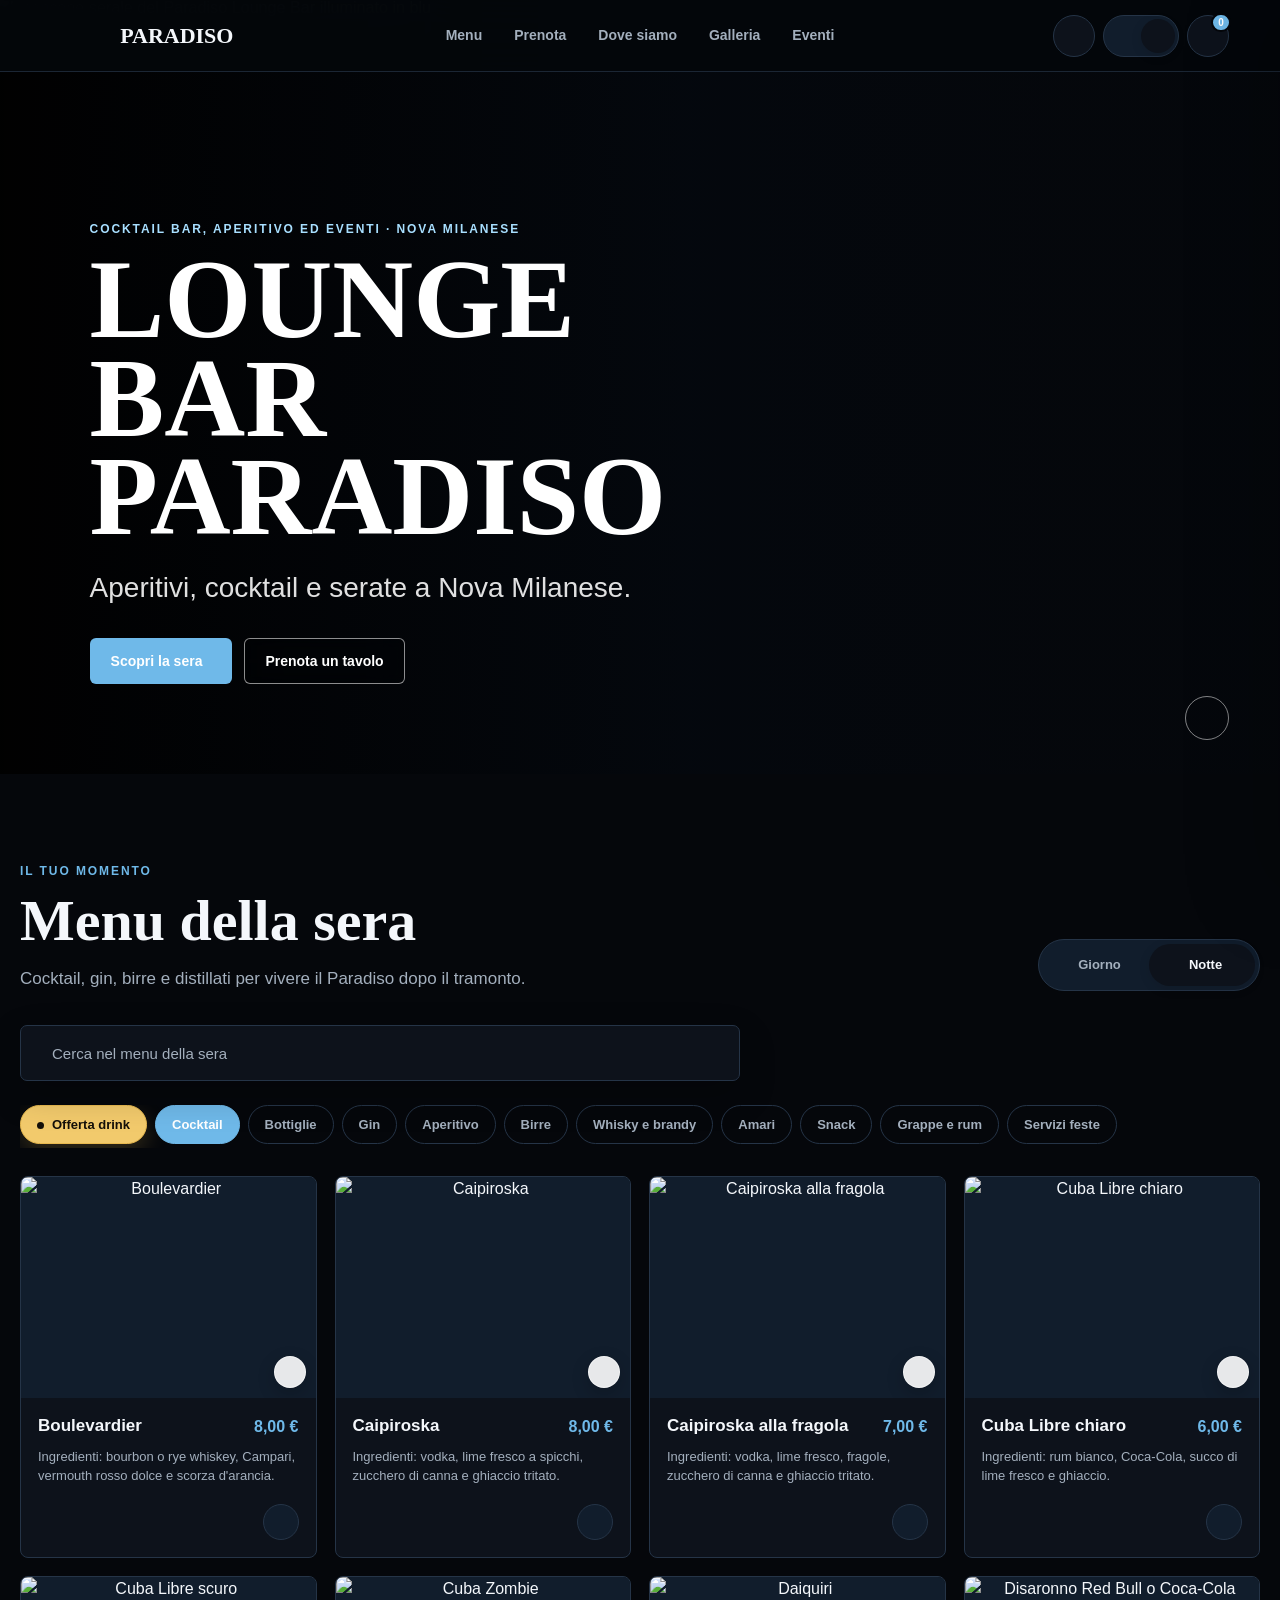
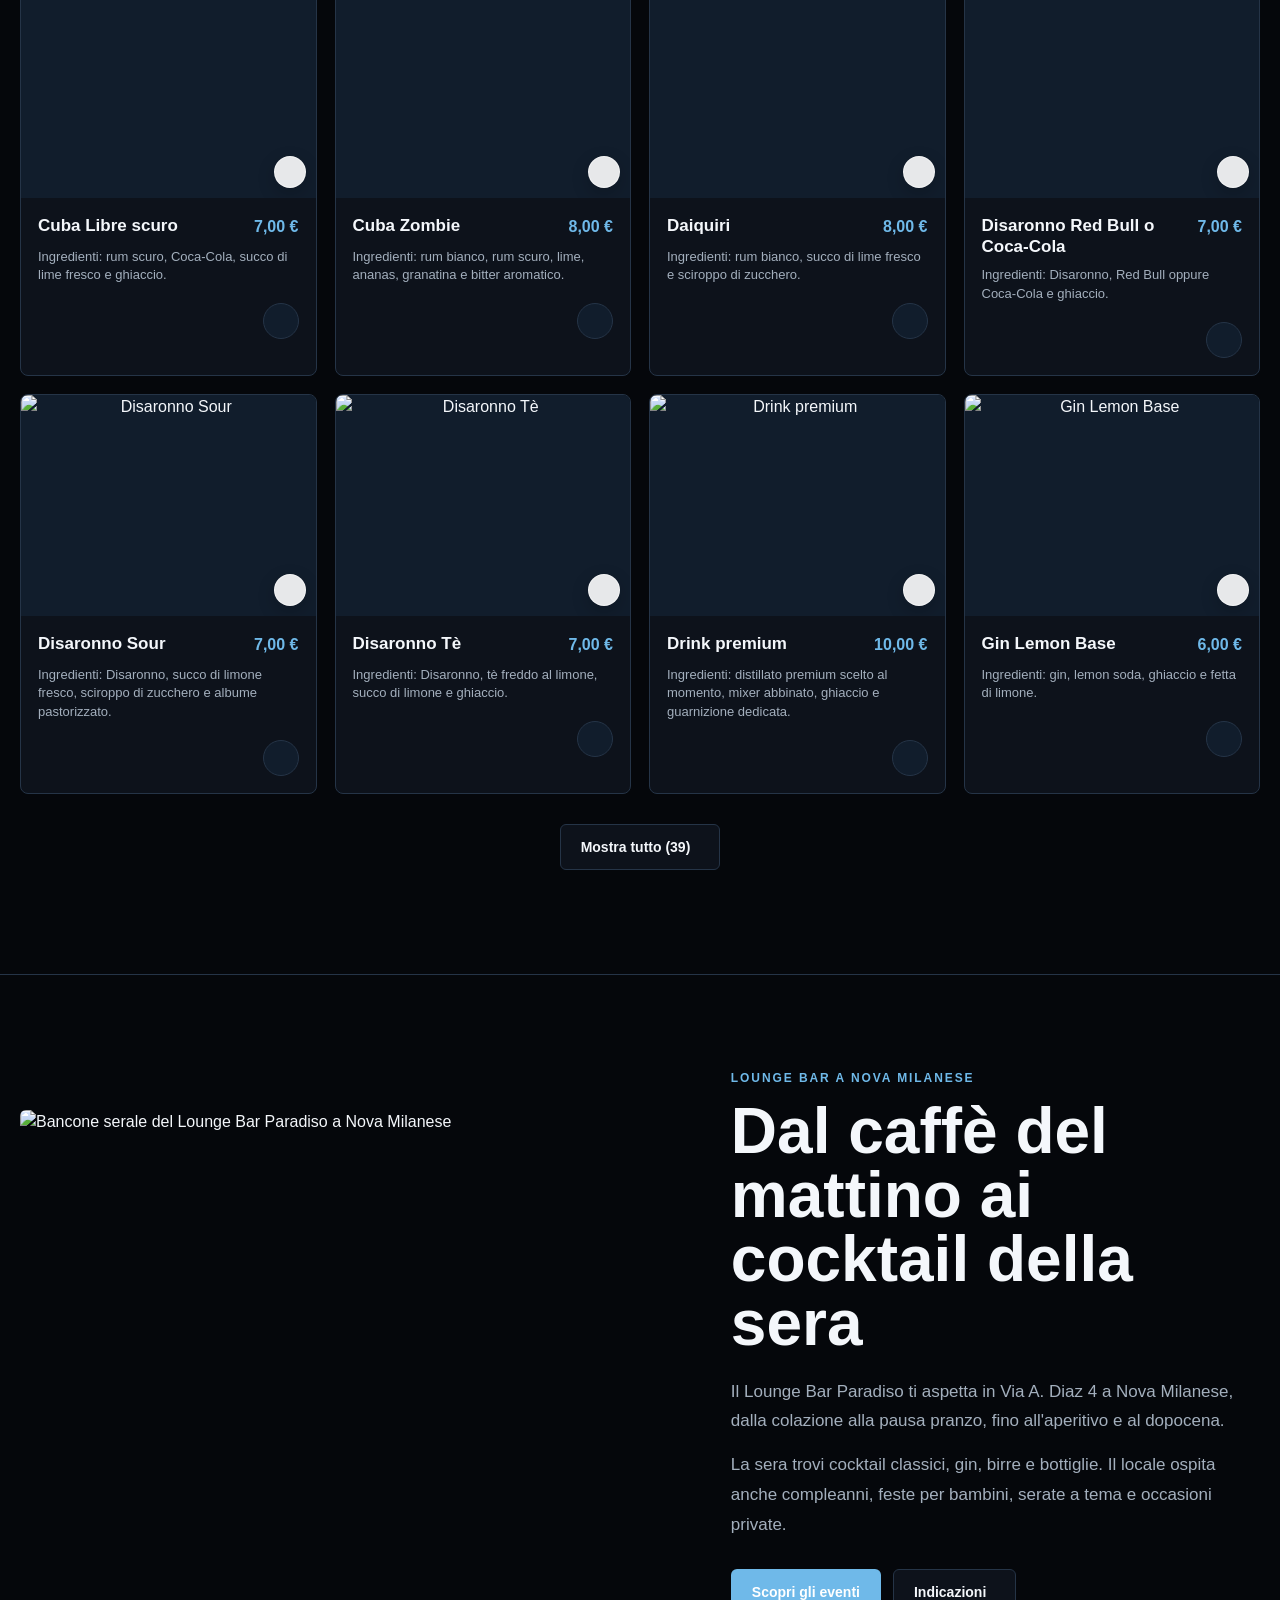
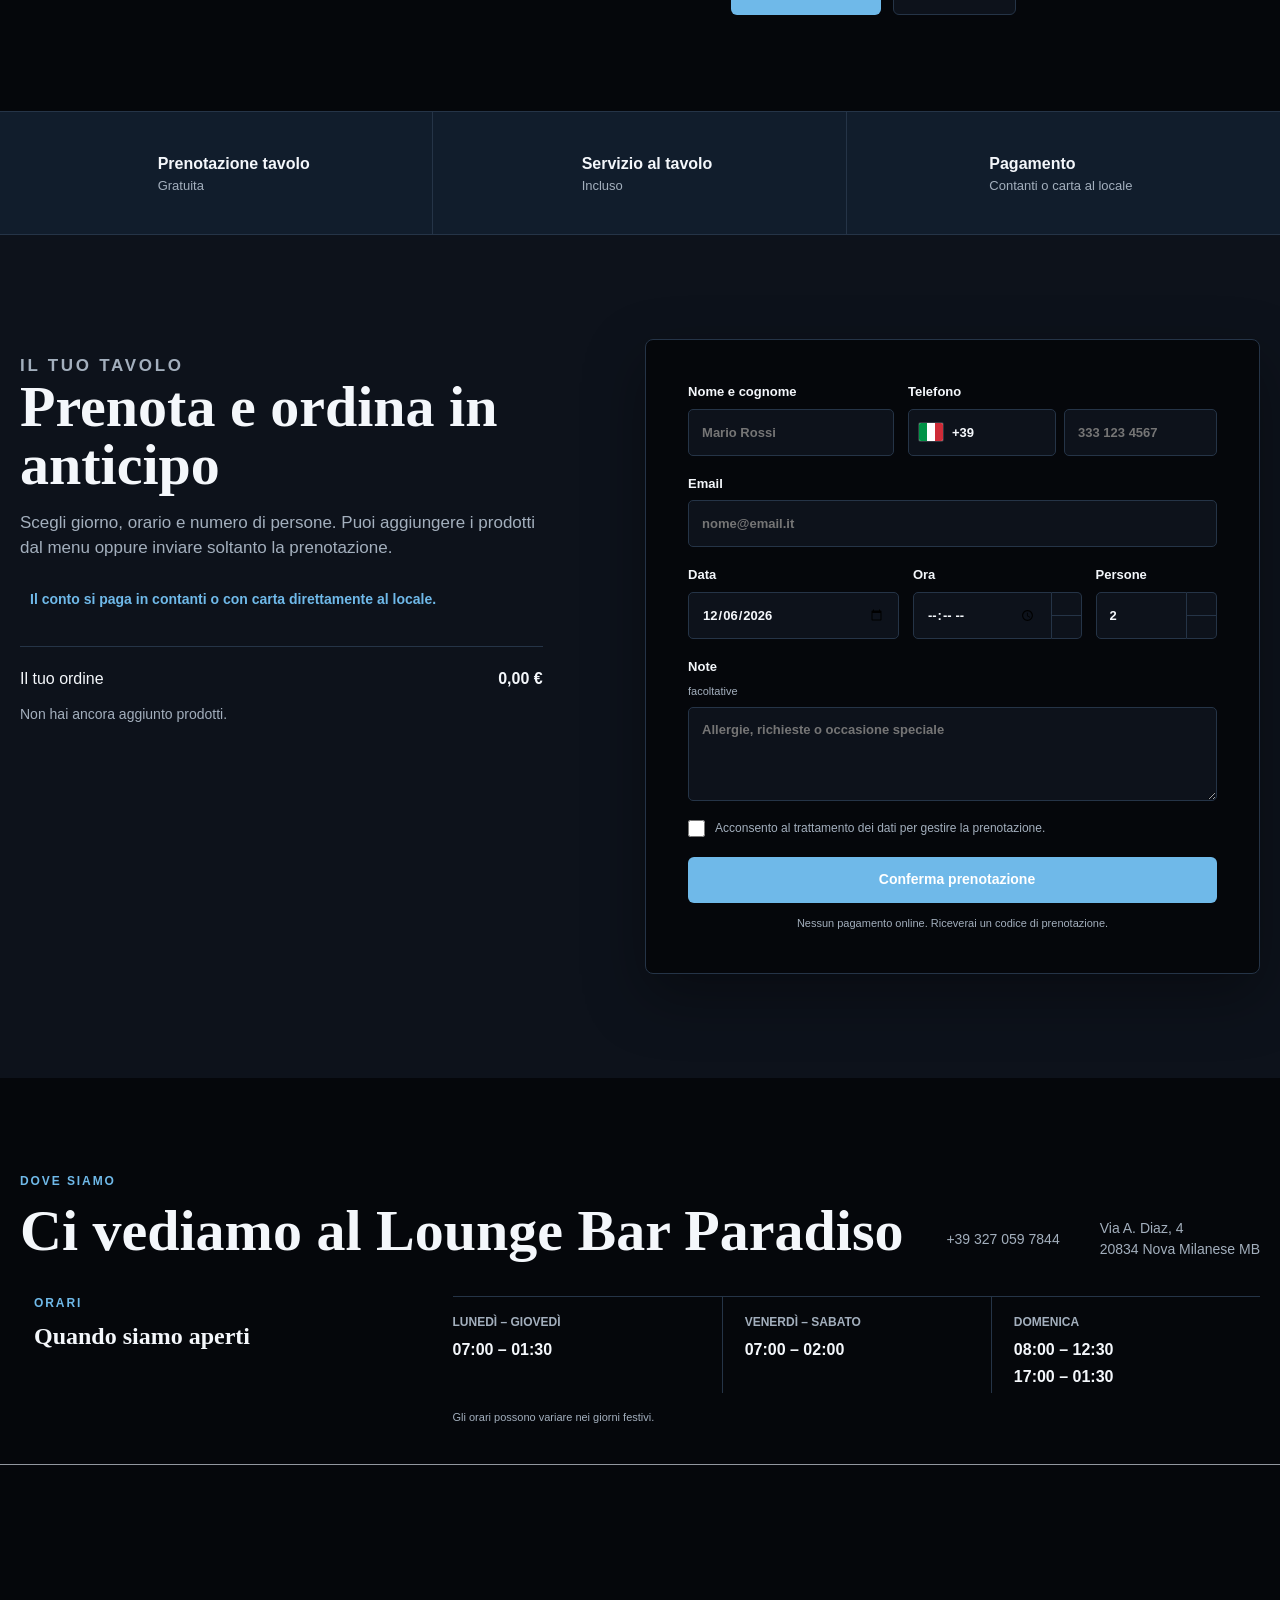
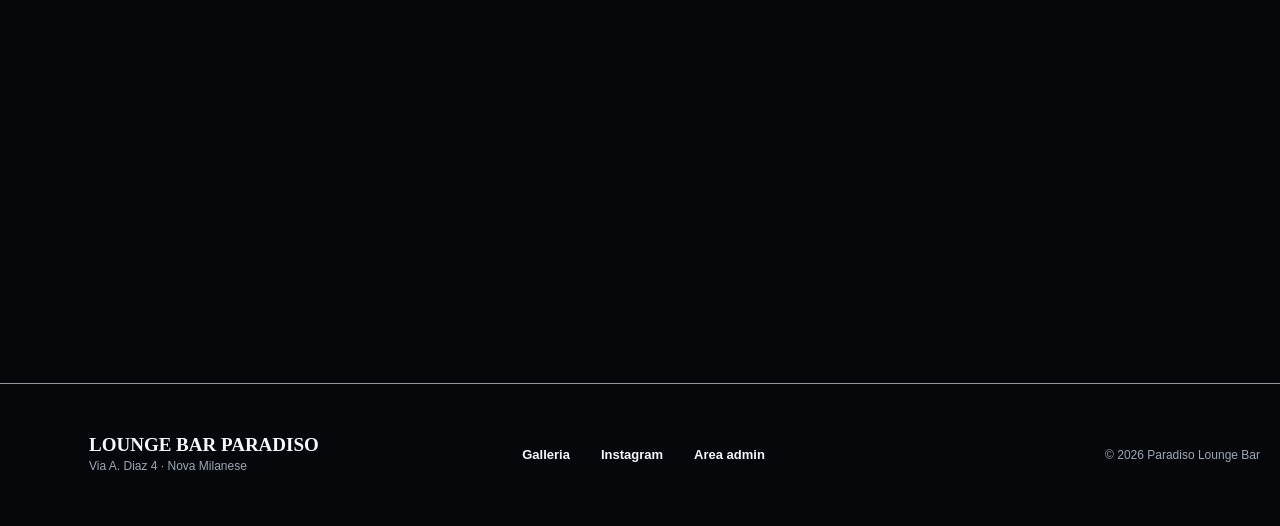
==== index.html @ ded66c2b "Update breakfast and group apericena photos" ====
<!doctype html>
<html lang="it">
  <head>
    <meta charset="UTF-8" />
    <meta name="viewport" content="width=device-width, initial-scale=1.0" />
    <meta name="google-site-verification" content="945C3P74v4Gov8GywllpUvklG7kfmgh-BHoSSR8-mS0" />
    <meta
      name="description"
      content="Lounge Bar Paradiso a Nova Milanese: colazioni, pausa pranzo, aperitivi, cocktail, serate ed eventi. Scopri menu, orari e prenota online."
    />
    <meta name="robots" content="index, follow, max-image-preview:large, max-snippet:-1, max-video-preview:-1" />
    <meta name="theme-color" content="#f5fbff" />
    <meta property="og:type" content="website" />
    <meta property="og:locale" content="it_IT" />
    <meta property="og:site_name" content="Lounge Bar Paradiso" />
    <meta property="og:title" content="Lounge Bar Paradiso a Nova Milanese | Sito ufficiale" />
    <meta
      property="og:description"
      content="Colazioni, pausa pranzo, aperitivi, cocktail, serate ed eventi al Lounge Bar Paradiso di Nova Milanese."
    />
    <meta property="og:url" content="https://loungebarparadiso.it/" />
    <meta property="og:image" content="https://loungebarparadiso.it/assets/og-lounge-bar-paradiso.jpg" />
    <meta property="og:image:secure_url" content="https://loungebarparadiso.it/assets/og-lounge-bar-paradiso.jpg" />
    <meta property="og:image:type" content="image/jpeg" />
    <meta property="og:image:width" content="1200" />
    <meta property="og:image:height" content="630" />
    <meta property="og:image:alt" content="Ingresso del Lounge Bar Paradiso a Nova Milanese" />
    <meta name="twitter:card" content="summary_large_image" />
    <meta name="twitter:title" content="Lounge Bar Paradiso a Nova Milanese | Sito ufficiale" />
    <meta
      name="twitter:description"
      content="Colazioni, aperitivi, cocktail, serate ed eventi al Lounge Bar Paradiso di Nova Milanese."
    />
    <meta name="twitter:image" content="https://loungebarparadiso.it/assets/og-lounge-bar-paradiso.jpg" />
    <title>Lounge Bar Paradiso a Nova Milanese | Sito ufficiale</title>
    <link rel="icon" href="assets/favicon.svg?v=20260727-1" type="image/svg+xml" />
    <link rel="alternate icon" href="assets/favicon.ico?v=20260727-1" />
    <link rel="apple-touch-icon" href="assets/apple-touch-icon.png?v=20260727-1" />
    <link rel="canonical" href="https://loungebarparadiso.it/" />
    <link rel="preconnect" href="https://unpkg.com" />
    <link rel="stylesheet" href="styles.css?v=20260727-5" />
    <script src="https://unpkg.com/lucide@0.468.0/dist/umd/lucide.min.js" defer></script>
    <script src="drink-profiles.js?v=20260727-2" defer></script>
    <script src="app.js?v=20260727-10" defer></script>
    <script type="application/ld+json">
      {
        "@context": "https://schema.org",
        "@graph": [
          {
            "@type": "BarOrPub",
            "@id": "https://loungebarparadiso.it/#business",
            "name": "Lounge Bar Paradiso",
            "alternateName": "Paradiso Lounge Bar",
            "description": "Lounge bar a Nova Milanese aperto dalla colazione alla sera, con pausa pranzo, aperitivi, cocktail, serate ed eventi.",
            "url": "https://loungebarparadiso.it/",
            "logo": "https://loungebarparadiso.it/assets/apple-touch-icon.png",
            "image": [
              "https://loungebarparadiso.it/assets/og-lounge-bar-paradiso.jpg",
              "https://loungebarparadiso.it/assets/gallery/photos/IMG-20260721-WA0222.webp"
            ],
            "telephone": "+39 327 059 7844",
            "priceRange": "€€",
            "acceptsReservations": true,
            "menu": "https://loungebarparadiso.it/#menu",
            "servesCuisine": ["Colazione", "Pausa pranzo", "Aperitivo", "Cocktail"],
            "address": {
              "@type": "PostalAddress",
              "streetAddress": "Via A. Diaz, 4",
              "postalCode": "20834",
              "addressLocality": "Nova Milanese",
              "addressRegion": "Monza e Brianza",
              "addressCountry": "IT"
            },
            "geo": {
              "@type": "GeoCoordinates",
              "latitude": 45.5948709,
              "longitude": 9.1991666
            },
            "hasMap": "https://www.google.com/maps/search/?api=1&query=Lounge+Bar+Paradiso%2C+Via+A.+Diaz+4%2C+Nova+Milanese",
            "sameAs": [
              "https://www.instagram.com/lounge_bar__paradiso/"
            ],
            "openingHoursSpecification": [
              {
                "@type": "OpeningHoursSpecification",
                "dayOfWeek": ["Monday", "Tuesday", "Wednesday", "Thursday"],
                "opens": "07:00",
                "closes": "01:30"
              },
              {
                "@type": "OpeningHoursSpecification",
                "dayOfWeek": ["Friday", "Saturday"],
                "opens": "07:00",
                "closes": "02:00"
              },
              {
                "@type": "OpeningHoursSpecification",
                "dayOfWeek": "Sunday",
                "opens": "08:00",
                "closes": "12:30"
              },
              {
                "@type": "OpeningHoursSpecification",
                "dayOfWeek": "Sunday",
                "opens": "17:00",
                "closes": "01:30"
              }
            ],
            "potentialAction": {
              "@type": "ReserveAction",
              "target": "https://loungebarparadiso.it/#prenota",
              "result": {
                "@type": "FoodEstablishmentReservation",
                "name": "Prenotazione tavolo"
              }
            }
          },
          {
            "@type": "WebSite",
            "@id": "https://loungebarparadiso.it/#website",
            "url": "https://loungebarparadiso.it/",
            "name": "Lounge Bar Paradiso",
            "alternateName": "Paradiso",
            "inLanguage": "it-IT",
            "publisher": {
              "@id": "https://loungebarparadiso.it/#business"
            }
          },
          {
            "@type": "WebPage",
            "@id": "https://loungebarparadiso.it/#webpage",
            "url": "https://loungebarparadiso.it/",
            "name": "Lounge Bar Paradiso a Nova Milanese | Sito ufficiale",
            "description": "Menu, orari, prenotazioni, eventi e informazioni del Lounge Bar Paradiso a Nova Milanese.",
            "inLanguage": "it-IT",
            "isPartOf": {
              "@id": "https://loungebarparadiso.it/#website"
            },
            "about": {
              "@id": "https://loungebarparadiso.it/#business"
            }
          }
        ]
      }
    </script>
  </head>
  <body data-theme="day">
    <header class="site-header" id="top">
      <a class="brand" href="#top" aria-label="Paradiso, torna all'inizio">
        <span class="brand-mark" aria-hidden="true">
          <i class="brand-symbol brand-symbol-day" data-lucide="cloud"></i>
          <i class="brand-symbol brand-symbol-night" data-lucide="moon"></i>
        </span>
        <span class="brand-name">Paradiso</span>
      </a>

      <nav class="main-nav" aria-label="Navigazione principale">
        <a href="#menu">Menu</a>
        <a href="#prenota">Prenota</a>
        <a href="#dove-siamo">Dove siamo</a>
        <a href="galleria.html">Galleria</a>
        <a href="eventi.html">Eventi</a>
      </nav>

      <div class="header-actions">
        <a class="icon-button gallery-header-link" href="galleria.html" aria-label="Apri la galleria">
          <i data-lucide="images"></i>
        </a>
        <a class="icon-button events-header-link" href="eventi.html#top" aria-label="Apri eventi">
          <i data-lucide="calendar-days"></i>
        </a>

        <a
          class="icon-button instagram-link"
          href="https://www.instagram.com/lounge_bar__paradiso/?hl=fr"
          target="_blank"
          rel="noreferrer"
          aria-label="Apri Instagram"
          title="Instagram"
        >
          <i data-lucide="instagram"></i>
        </a>

        <div class="theme-toggle compact" role="group" aria-label="Cambia versione del sito">
          <button type="button" data-set-theme="day" aria-label="Versione giorno" title="Giorno">
            <i data-lucide="sun"></i>
          </button>
          <button type="button" data-set-theme="night" aria-label="Versione notte" title="Notte">
            <i data-lucide="moon"></i>
          </button>
        </div>

        <button class="icon-button cart-trigger" type="button" aria-label="Apri carrello" title="Carrello">
          <i data-lucide="shopping-bag"></i>
          <span class="cart-count" aria-live="polite">0</span>
        </button>
      </div>
    </header>

    <main>
      <section class="hero" aria-labelledby="hero-title">
        <img
          id="hero-image"
          src="assets/gallery/photos/IMG-20260721-WA0222.webp"
          alt="L'ingresso e il giardino del Paradiso Lounge Bar"
          fetchpriority="high"
          decoding="async"
        />
        <div class="hero-overlay"></div>
        <div class="hero-content">
          <p class="eyebrow" id="hero-eyebrow">Cocktail bar, aperitivo ed eventi · Nova Milanese</p>
          <h1 id="hero-title">Lounge Bar Paradiso</h1>
          <p class="hero-copy" id="hero-copy">Colazioni e pausa pranzo nel cuore di Nova Milanese.</p>
          <div class="hero-actions">
            <a class="button primary" href="#menu">
              <span id="hero-menu-label">Scopri il menu</span>
              <i data-lucide="arrow-down"></i>
            </a>
            <a class="button secondary" href="#prenota">Prenota un tavolo</a>
          </div>
        </div>
        <a class="hero-scroll" href="#menu" aria-label="Vai al menu" title="Vai al menu">
          <i data-lucide="chevron-down"></i>
        </a>
      </section>

      <section class="menu-section section" id="menu" aria-labelledby="menu-title">
        <div class="section-inner">
          <div class="section-heading menu-heading">
            <div>
              <p class="eyebrow">Il tuo momento</p>
              <h2 id="menu-title">Menu del giorno</h2>
              <p id="menu-intro">Colazioni curate e proposte semplici per la pausa pranzo.</p>
            </div>
            <div class="theme-toggle large" role="group" aria-label="Scegli menu giorno o sera">
              <button type="button" data-set-theme="day">
                <i data-lucide="sun"></i>
                <span>Giorno</span>
              </button>
              <button type="button" data-set-theme="night">
                <i data-lucide="moon"></i>
                <span>Notte</span>
              </button>
            </div>
          </div>

          <div class="menu-search" id="menu-search">
            <div class="menu-search-field">
              <i data-lucide="search"></i>
              <input
                id="product-search"
                type="search"
                role="combobox"
                autocomplete="off"
                aria-label="Cerca prodotti nel menu"
                aria-autocomplete="list"
                aria-expanded="false"
                aria-controls="product-search-results"
                placeholder="Cerca nel menu del giorno"
              />
              <button
                class="menu-search-clear"
                id="product-search-clear"
                type="button"
                aria-label="Cancella ricerca"
                title="Cancella ricerca"
                hidden
              >
                <i data-lucide="x"></i>
              </button>
            </div>
            <div
              class="menu-search-results"
              id="product-search-results"
              role="listbox"
              aria-label="Risultati della ricerca"
              aria-live="polite"
              hidden
            ></div>
          </div>

          <div class="category-tabs" id="category-tabs" role="tablist" aria-label="Categorie del menu"></div>
          <div class="menu-grid" id="menu-grid" aria-live="polite"></div>
          <div class="menu-more-wrap">
            <button class="button outline" id="show-more" type="button">
              <span>Mostra tutto</span>
              <i data-lucide="chevrons-down"></i>
            </button>
          </div>
        </div>
      </section>

      <section class="about-section section" aria-labelledby="about-title">
        <div class="section-inner about-layout">
          <div class="about-media">
            <img
              src="assets/gallery/photos/IMG-20260721-WA0220.webp"
              alt="Bancone serale del Lounge Bar Paradiso a Nova Milanese"
              loading="lazy"
              decoding="async"
            />
          </div>
          <div class="about-copy">
            <p class="eyebrow">Lounge bar a Nova Milanese</p>
            <h2 id="about-title">Dal caffè del mattino ai cocktail della sera</h2>
            <p>
              Il Lounge Bar Paradiso ti aspetta in Via A. Diaz 4 a Nova Milanese, dalla colazione alla pausa pranzo,
              fino all'aperitivo e al dopocena.
            </p>
            <p>
              La sera trovi cocktail classici, gin, birre e bottiglie. Il locale ospita anche compleanni, feste per
              bambini, serate a tema e occasioni private.
            </p>
            <div class="about-actions">
              <a class="button primary" href="eventi.html">Scopri gli eventi</a>
              <a
                class="button outline"
                href="https://www.google.com/maps/dir/?api=1&amp;destination=Via+A.+Diaz%2C+4%2C+20834+Nova+Milanese+MB"
                target="_blank"
                rel="noreferrer"
              >
                Indicazioni
                <i data-lucide="map-pin"></i>
              </a>
            </div>
          </div>
        </div>
      </section>

      <section class="service-strip" aria-label="Servizi e pagamento">
        <div class="section-inner service-grid">
          <div class="service-item">
            <i data-lucide="calendar-check"></i>
            <div><strong>Prenotazione tavolo</strong><span>Gratuita</span></div>
          </div>
          <div class="service-item">
            <i data-lucide="concierge-bell"></i>
            <div><strong>Servizio al tavolo</strong><span>Incluso</span></div>
          </div>
          <div class="service-item">
            <i data-lucide="banknote"></i>
            <div><strong>Pagamento</strong><span>Contanti o carta al locale</span></div>
          </div>
        </div>
      </section>

      <section class="booking-section section" id="prenota" aria-labelledby="booking-title">
        <div class="section-inner booking-layout">
          <div class="booking-copy">
            <p class="eyebrow">Il tuo tavolo</p>
            <h2 id="booking-title">Prenota e ordina in anticipo</h2>
            <p>
              Scegli giorno, orario e numero di persone. Puoi aggiungere i prodotti dal menu oppure
              inviare soltanto la prenotazione.
            </p>
            <div class="booking-note">
              <i data-lucide="banknote"></i>
              <span>Il conto si paga in contanti o con carta direttamente al locale.</span>
            </div>
            <div class="order-preview" id="order-preview">
              <div class="order-preview-head">
                <span>Il tuo ordine</span>
                <strong id="preview-total">€ 0,00</strong>
              </div>
              <p id="preview-empty">Non hai ancora aggiunto prodotti.</p>
              <ul id="preview-items"></ul>
            </div>
          </div>

          <form class="booking-form" id="booking-form">
            <div class="form-row two-columns booking-identity-row">
              <label>
                Nome e cognome
                <input name="name" autocomplete="name" required placeholder="Mario Rossi" />
              </label>
              <div class="phone-field">
                <label for="booking-phone">Telefono</label>
                <span class="phone-input-control">
                  <span class="country-select" data-country-select>
                    <input name="phonePrefix" type="hidden" value="+39" data-country-prefix-input />
                    <button
                      class="country-select-trigger"
                      type="button"
                      aria-label="Paese e prefisso telefonico: Italia +39"
                      aria-haspopup="listbox"
                      aria-expanded="false"
                      data-country-trigger
                    >
                      <span class="country-flag-stack" data-country-current-flags>
                        <img src="assets/flags/it.svg" alt="" />
                      </span>
                      <strong data-country-current-prefix>+39</strong>
                      <i data-lucide="chevron-down"></i>
                    </button>
                    <span
                      class="country-select-menu"
                      role="listbox"
                      aria-label="Scegli paese e prefisso telefonico"
                      data-country-menu
                      hidden
                    ></span>
                  </span>
                  <input
                    id="booking-phone"
                    name="phone"
                    type="tel"
                    inputmode="tel"
                    autocomplete="tel-national"
                    minlength="6"
                    maxlength="24"
                    required
                    placeholder="333 123 4567"
                    aria-label="Numero di telefono"
                  />
                </span>
              </div>
            </div>
            <label>
              Email
              <input name="email" type="email" autocomplete="email" placeholder="nome@email.it" required />
            </label>
            <div class="form-row three-columns">
              <label>
                Data
                <input name="date" id="booking-date" type="date" required />
              </label>
              <div class="time-field">
                <label for="booking-time">Ora</label>
                <div class="time-input-control">
                  <input id="booking-time" name="time" type="time" min="00:00" max="23:59" step="60" required />
                  <div class="time-stepper" aria-label="Modifica orario">
                    <button type="button" data-time-step="1" aria-label="Aumenta l'orario di un minuto" title="Aumenta di un minuto">
                      <i data-lucide="chevron-up"></i>
                    </button>
                    <button type="button" data-time-step="-1" aria-label="Riduci l'orario di un minuto" title="Riduci di un minuto">
                      <i data-lucide="chevron-down"></i>
                    </button>
                  </div>
                </div>
              </div>
              <div class="guest-field">
                <label for="booking-guests">Persone</label>
                <div class="number-input-control">
                  <input id="booking-guests" name="guests" type="number" min="1" max="20" value="2" required />
                  <div class="number-stepper" aria-label="Modifica numero ospiti">
                    <button type="button" data-guest-step="1" aria-label="Aumenta il numero di ospiti" title="Aumenta ospiti">
                      <i data-lucide="chevron-up"></i>
                    </button>
                    <button type="button" data-guest-step="-1" aria-label="Riduci il numero di ospiti" title="Riduci ospiti">
                      <i data-lucide="chevron-down"></i>
                    </button>
                  </div>
                </div>
              </div>
            </div>
            <label>
              Note <span class="optional">facoltative</span>
              <textarea name="notes" rows="3" placeholder="Allergie, richieste o occasione speciale"></textarea>
            </label>
            <label class="checkbox-label">
              <input name="privacy" type="checkbox" required />
              <span>Acconsento al trattamento dei dati per gestire la prenotazione.</span>
            </label>
            <button class="button primary submit-button" type="submit">
              <i data-lucide="check"></i>
              <span>Conferma prenotazione</span>
            </button>
            <p class="form-footnote">Nessun pagamento online. Riceverai un codice di prenotazione.</p>
          </form>
        </div>
      </section>

      <section class="location-section section" id="dove-siamo" aria-labelledby="location-title">
        <div class="section-inner location-heading">
          <div>
            <p class="eyebrow">Dove siamo</p>
            <h2 id="location-title">Ci vediamo al Lounge Bar Paradiso</h2>
          </div>
          <div class="location-contact-links">
            <a class="address-link" href="tel:+393270597844">
              <i data-lucide="phone"></i>
              <span>+39 327 059 7844</span>
            </a>
            <a
              class="address-link"
              href="https://www.google.com/maps/dir/?api=1&amp;destination=Via+A.+Diaz%2C+4%2C+20834+Nova+Milanese+MB"
              target="_blank"
              rel="noreferrer"
            >
              <i data-lucide="map-pin"></i>
              <span>Via A. Diaz, 4<br />20834 Nova Milanese MB</span>
            </a>
          </div>
        </div>
        <div class="section-inner opening-hours" aria-labelledby="opening-hours-title">
          <div class="opening-hours-title">
            <i data-lucide="clock-3"></i>
            <div>
              <p class="eyebrow">Orari</p>
              <h3 id="opening-hours-title">Quando siamo aperti</h3>
            </div>
          </div>
          <dl class="opening-hours-list">
            <div>
              <dt>Lunedì – Giovedì</dt>
              <dd>07:00 – 01:30</dd>
            </div>
            <div>
              <dt>Venerdì – Sabato</dt>
              <dd>07:00 – 02:00</dd>
            </div>
            <div>
              <dt>Domenica</dt>
              <dd><span>08:00 – 12:30</span><span>17:00 – 01:30</span></dd>
            </div>
          </dl>
          <p class="opening-hours-note">Gli orari possono variare nei giorni festivi.</p>
        </div>
        <div class="map-wrap">
          <iframe
            title="Mappa del Paradiso Lounge Bar"
            src="https://www.openstreetmap.org/export/embed.html?bbox=9.1941666%2C45.5918709%2C9.2041666%2C45.5978709&amp;layer=mapnik&amp;marker=45.5948709%2C9.1991666"
            loading="lazy"
            referrerpolicy="no-referrer-when-downgrade"
          ></iframe>
        </div>
      </section>
    </main>

    <footer class="site-footer">
      <div class="section-inner footer-inner">
        <div class="footer-brand">
          <span class="brand-mark" aria-hidden="true">
            <i class="brand-symbol brand-symbol-day" data-lucide="cloud"></i>
            <i class="brand-symbol brand-symbol-night" data-lucide="moon"></i>
          </span>
          <div><strong>Lounge Bar Paradiso</strong><span>Via A. Diaz 4 · Nova Milanese</span></div>
        </div>
        <div class="footer-links">
          <a href="galleria.html"><i data-lucide="images"></i> Galleria</a>
          <a href="https://www.instagram.com/lounge_bar__paradiso/?hl=fr" target="_blank" rel="noreferrer">
            <i data-lucide="instagram"></i> Instagram
          </a>
          <a href="admin.html"><i data-lucide="lock-keyhole"></i> Area admin</a>
        </div>
        <p>© <span id="current-year"></span> Paradiso Lounge Bar</p>
      </div>
    </footer>

    <div class="drawer-backdrop" id="drawer-backdrop"></div>
    <aside class="cart-drawer" id="cart-drawer" aria-hidden="true" aria-labelledby="cart-title">
      <div class="drawer-header">
        <div>
          <p class="eyebrow">Il tuo ordine</p>
          <h2 id="cart-title">Carrello</h2>
        </div>
        <button class="icon-button cart-close" type="button" aria-label="Chiudi carrello" title="Chiudi">
          <i data-lucide="x"></i>
        </button>
      </div>
      <div class="cart-items" id="cart-items"></div>
      <div class="cart-footer">
        <div class="cart-total"><span>Totale</span><strong id="cart-total">€ 0,00</strong></div>
        <button class="button primary checkout-button" id="checkout-button" type="button">
          <span>Vai alla prenotazione</span>
          <i data-lucide="arrow-right"></i>
        </button>
        <small>Pagamento in contanti o con carta al locale</small>
      </div>
    </aside>

    <dialog class="product-dialog" id="product-dialog" aria-labelledby="product-dialog-title">
      <button class="icon-button product-dialog-close" type="button" aria-label="Chiudi" title="Chiudi">
        <i data-lucide="x"></i>
      </button>
      <div class="product-dialog-layout">
        <div class="product-dialog-media">
          <img id="product-dialog-image" src="" alt="" />
        </div>
        <div class="product-dialog-content">
          <p class="eyebrow" id="product-dialog-category"></p>
          <h2 id="product-dialog-title"></h2>
          <strong class="product-dialog-price" id="product-dialog-price"></strong>
          <p class="product-dialog-description" id="product-dialog-description"></p>
          <div class="product-dialog-fact" id="product-dialog-fact" hidden>
            <i data-lucide="sparkles"></i>
            <div>
              <strong>Chicca</strong>
              <p id="product-dialog-fact-copy"></p>
            </div>
          </div>
          <button class="button primary product-dialog-add" id="product-dialog-add" type="button">
            <i data-lucide="plus"></i>
            <span>Aggiungi al carrello</span>
          </button>
        </div>
      </div>
    </dialog>

    <dialog class="confirmation-dialog" id="confirmation-dialog">
      <button class="icon-button dialog-close" type="button" aria-label="Chiudi" title="Chiudi">
        <i data-lucide="x"></i>
      </button>
      <div class="confirmation-icon"><i data-lucide="check"></i></div>
      <p class="eyebrow">Prenotazione ricevuta</p>
      <h2>A presto al Paradiso</h2>
      <p id="confirmation-copy"></p>
      <strong class="confirmation-code" id="confirmation-code"></strong>
      <button class="button primary dialog-done" type="button">Fatto</button>
    </dialog>

  </body>
</html>
---- styles.css ----
:root {
  --font-display: Georgia, "Times New Roman", serif;
  --font-body: Inter, -apple-system, BlinkMacSystemFont, "Segoe UI", sans-serif;
  --header-height: 72px;
  --radius: 8px;
  --container: 1240px;
  --transition: 220ms ease;
}

* {
  box-sizing: border-box;
}

html {
  scroll-behavior: smooth;
}

body {
  margin: 0;
  min-width: 320px;
  font-family: var(--font-body);
  line-height: 1.5;
  letter-spacing: 0;
  background: var(--bg);
  color: var(--text);
  transition: background var(--transition), color var(--transition);
}

body[data-theme="day"] {
  --bg: #f5fbff;
  --surface: #ffffff;
  --surface-2: #e9f6ff;
  --text: #10243a;
  --muted: #5c6f82;
  --line: #cfe2ef;
  --accent: #1479b8;
  --accent-strong: #075c92;
  --accent-soft: #d8efff;
  --header-bg: rgba(248, 252, 255, 0.9);
  --shadow: 0 18px 50px rgba(30, 96, 137, 0.12);
  --hero-filter: brightness(1.02) saturate(0.92);
  --hero-overlay: linear-gradient(90deg, rgba(4, 23, 38, 0.8) 0%, rgba(4, 23, 38, 0.36) 48%, rgba(4, 23, 38, 0.05) 80%);
}

body[data-theme="night"] {
  --bg: #05070b;
  --surface: #0d121b;
  --surface-2: #111d2c;
  --text: #f4f7fb;
  --muted: #a3afbd;
  --line: #253447;
  --accent: #6fb9e9;
  --accent-strong: #d6efff;
  --accent-soft: #12283a;
  --header-bg: rgba(4, 7, 11, 0.9);
  --shadow: 0 22px 60px rgba(0, 0, 0, 0.34);
  --hero-filter: brightness(0.66) saturate(0.9) contrast(1.08);
  --hero-overlay: linear-gradient(90deg, rgba(0, 0, 0, 0.9) 0%, rgba(3, 8, 15, 0.54) 54%, rgba(3, 8, 15, 0.14) 82%);
}

button,
input,
select,
textarea {
  font: inherit;
}

button,
a {
  -webkit-tap-highlight-color: transparent;
}

a {
  color: inherit;
  text-decoration: none;
}

img {
  display: block;
  max-width: 100%;
}

button {
  color: inherit;
}

.site-header {
  position: fixed;
  inset: 0 0 auto;
  z-index: 50;
  min-height: var(--header-height);
  display: grid;
  grid-template-columns: 1fr auto 1fr;
  align-items: center;
  gap: 24px;
  padding: 10px clamp(18px, 4vw, 64px);
  background: var(--header-bg);
  border-bottom: 1px solid color-mix(in srgb, var(--line) 70%, transparent);
  backdrop-filter: blur(18px);
}

.brand,
.footer-brand {
  display: inline-flex;
  align-items: center;
  gap: 11px;
  width: fit-content;
}

.brand-mark {
  display: grid;
  place-items: center;
  width: 58px;
  height: 50px;
  flex: 0 0 58px;
}

.brand-symbol {
  grid-area: 1 / 1;
  width: 46px;
  height: 46px;
  stroke-width: 1.55;
}

.brand-symbol-night,
body[data-theme="night"] .brand-symbol-day {
  display: none;
}

body[data-theme="night"] .brand-symbol-night {
  display: block;
}

.brand-name {
  font: 700 22px/1 var(--font-display);
  text-transform: uppercase;
}

.main-nav {
  display: flex;
  align-items: center;
  gap: 32px;
  color: var(--muted);
  font-size: 14px;
  font-weight: 700;
}

.main-nav a {
  transition: color var(--transition);
}

.main-nav a:hover {
  color: var(--text);
}

.main-nav a[aria-current="page"] {
  color: var(--text);
}

.header-actions {
  justify-self: end;
  display: flex;
  align-items: center;
  gap: 8px;
}

.icon-button.gallery-header-link,
.icon-button.menu-header-link,
.icon-button.events-header-link {
  display: none;
}

.icon-button {
  position: relative;
  width: 42px;
  height: 42px;
  display: inline-grid;
  place-items: center;
  padding: 0;
  border: 1px solid var(--line);
  border-radius: 50%;
  background: var(--surface);
  cursor: pointer;
  transition: transform var(--transition), border-color var(--transition), background var(--transition);
}

.icon-button:hover {
  transform: translateY(-1px);
  border-color: var(--accent);
}

.icon-button svg,
.button svg,
.service-item svg,
.address-link svg,
.footer-links svg,
.booking-note svg {
  width: 18px;
  height: 18px;
  stroke-width: 1.8;
}

.cart-count {
  position: absolute;
  top: -3px;
  right: -3px;
  min-width: 19px;
  height: 19px;
  display: grid;
  place-items: center;
  padding: 0 5px;
  border: 2px solid var(--bg);
  border-radius: 10px;
  background: var(--accent);
  color: #fff;
  font-size: 10px;
  font-weight: 800;
}

.theme-toggle {
  display: inline-flex;
  align-items: center;
  padding: 3px;
  border: 1px solid var(--line);
  border-radius: 999px;
  background: var(--surface-2);
}

.theme-toggle button {
  display: inline-flex;
  align-items: center;
  justify-content: center;
  gap: 7px;
  border: 0;
  border-radius: 999px;
  background: transparent;
  cursor: pointer;
  color: var(--muted);
  transition: background var(--transition), color var(--transition), box-shadow var(--transition);
}

.theme-toggle button[aria-pressed="true"] {
  color: var(--text);
  background: var(--surface);
  box-shadow: 0 3px 12px rgba(0, 0, 0, 0.1);
}

.theme-toggle.compact button {
  width: 34px;
  height: 34px;
  padding: 0;
}

.theme-toggle svg {
  width: 17px;
  height: 17px;
}

.theme-toggle.large {
  padding: 4px;
}

.theme-toggle.large button {
  min-width: 106px;
  height: 42px;
  padding: 0 16px;
  font-size: 13px;
  font-weight: 800;
}

.hero {
  position: relative;
  min-height: min(820px, 86svh);
  display: flex;
  align-items: flex-end;
  overflow: hidden;
  color: #fff;
}

.hero > img,
.hero-overlay {
  position: absolute;
  inset: 0;
  width: 100%;
  height: 100%;
}

.hero > img {
  object-fit: cover;
  object-position: var(--hero-position, center 52%);
  filter: var(--hero-filter);
  transform: scale(1.01);
  transition: filter 500ms ease;
}

.hero-overlay {
  background: var(--hero-overlay);
}

.hero-content {
  position: relative;
  z-index: 2;
  width: min(720px, calc(100% - 40px));
  margin: 0 0 clamp(76px, 10vh, 116px) clamp(20px, 7vw, 110px);
}

.eyebrow {
  margin: 0 0 12px;
  font-size: 12px;
  line-height: 1.3;
  font-weight: 800;
  text-transform: uppercase;
  letter-spacing: 0.16em;
  color: var(--accent);
}

.hero .eyebrow {
  color: #a8dfff;
}

.hero h1 {
  margin: 0;
  max-width: 100%;
  font: 700 112px/0.88 var(--font-display);
  text-transform: uppercase;
  letter-spacing: 0;
}

.hero-copy {
  max-width: 560px;
  margin: 24px 0 0;
  font-size: 28px;
  line-height: 1.3;
  color: rgba(255, 255, 255, 0.88);
}

.hero-actions {
  display: flex;
  flex-wrap: wrap;
  gap: 12px;
  margin-top: 32px;
}

/* The daytime photo carries the visual identity; keep its copy out of the image. */
body[data-theme="day"] .hero .eyebrow,
body[data-theme="day"] .hero h1,
body[data-theme="day"] .hero-copy {
  display: none;
}

body[data-theme="day"] .hero-content {
  width: min(720px, calc(100% - 40px));
  margin: 0 auto clamp(76px, 10vh, 116px);
}

body[data-theme="day"] .hero-actions {
  justify-content: center;
  margin-top: 0;
}

.button {
  min-height: 46px;
  display: inline-flex;
  align-items: center;
  justify-content: center;
  gap: 9px;
  padding: 0 20px;
  border: 1px solid transparent;
  border-radius: 6px;
  font-size: 14px;
  font-weight: 800;
  cursor: pointer;
  transition: transform var(--transition), background var(--transition), border-color var(--transition), color var(--transition);
}

.button:hover {
  transform: translateY(-1px);
}

.button.primary {
  color: #fff;
  background: var(--accent);
}

.button.primary:hover {
  background: var(--accent-strong);
}

body[data-theme="night"] .button.primary:hover {
  color: #06111c;
}

.button.secondary {
  color: #fff;
  border-color: rgba(255, 255, 255, 0.55);
  background: rgba(0, 0, 0, 0.14);
  backdrop-filter: blur(8px);
}

.button.outline {
  color: var(--text);
  border-color: var(--line);
  background: var(--surface);
}

.hero-scroll {
  position: absolute;
  z-index: 2;
  right: clamp(20px, 4vw, 64px);
  bottom: 34px;
  width: 44px;
  height: 44px;
  display: grid;
  place-items: center;
  border: 1px solid rgba(255, 255, 255, 0.5);
  border-radius: 50%;
}

.section {
  scroll-margin-top: var(--header-height);
}

.section-inner {
  width: min(var(--container), calc(100% - 40px));
  margin: 0 auto;
}

.menu-section {
  padding: 90px 0 104px;
  background: var(--bg);
}

.section-heading {
  display: flex;
  justify-content: space-between;
  align-items: end;
  gap: 32px;
}

.section-heading h1,
.section-heading h2,
.booking-copy h2,
.location-heading h2,
.drawer-header h2,
.confirmation-dialog h2 {
  margin: 0;
  font: 700 58px/1 var(--font-display);
  letter-spacing: 0;
}

.section-heading p:not(.eyebrow),
.booking-copy > p {
  max-width: 590px;
  margin: 16px 0 0;
  color: var(--muted);
  font-size: 17px;
}

.menu-search {
  position: relative;
  z-index: 24;
  width: min(720px, 100%);
  margin-top: 34px;
}

.menu-search-field {
  min-height: 56px;
  display: flex;
  align-items: center;
  gap: 13px;
  padding: 0 10px 0 18px;
  border: 1px solid var(--line);
  border-radius: 7px;
  background: var(--surface);
  box-shadow: 0 12px 34px rgba(14, 49, 72, 0.08);
  transition: border-color var(--transition), box-shadow var(--transition);
}

body[data-theme="night"] .menu-search-field {
  box-shadow: 0 14px 36px rgba(0, 0, 0, 0.22);
}

.menu-search-field:focus-within {
  border-color: var(--accent);
  box-shadow: 0 0 0 3px color-mix(in srgb, var(--accent) 16%, transparent);
}

.menu-search-field > svg {
  width: 20px;
  height: 20px;
  flex: 0 0 auto;
  color: var(--accent);
}

.menu-search-field input {
  min-width: 0;
  flex: 1;
  padding: 0;
  border: 0;
  outline: 0;
  color: var(--text);
  background: transparent;
  font: inherit;
  font-size: 15px;
  font-weight: 650;
}

.menu-search-field input::placeholder {
  color: var(--muted);
  font-weight: 500;
}

.menu-search-field input:focus {
  border: 0;
  box-shadow: none;
}

.menu-search-field input::-webkit-search-cancel-button {
  display: none;
}

.menu-search-clear {
  width: 36px;
  height: 36px;
  flex: 0 0 auto;
  display: grid;
  place-items: center;
  padding: 0;
  border: 0;
  border-radius: 50%;
  color: var(--muted);
  background: transparent;
  cursor: pointer;
}

.menu-search-clear:hover {
  color: var(--text);
  background: var(--surface-2);
}

.menu-search-clear[hidden] {
  display: none;
}

.menu-search-clear svg {
  width: 17px;
  height: 17px;
}

.menu-search-results {
  position: absolute;
  top: calc(100% + 8px);
  right: 0;
  left: 0;
  max-height: min(440px, 62vh);
  overflow-y: auto;
  border: 1px solid var(--line);
  border-radius: 7px;
  background: var(--surface);
  box-shadow: 0 24px 60px rgba(5, 23, 36, 0.2);
}

.menu-search-results[hidden] {
  display: none;
}

.menu-search-result {
  width: 100%;
  min-height: 78px;
  display: grid;
  grid-template-columns: 58px minmax(0, 1fr) auto 20px;
  align-items: center;
  gap: 14px;
  padding: 10px 16px 10px 10px;
  border: 0;
  border-bottom: 1px solid var(--line);
  color: var(--text);
  background: var(--surface);
  cursor: pointer;
  text-align: left;
}

.menu-search-result:last-child {
  border-bottom: 0;
}

.menu-search-result:hover,
.menu-search-result[aria-selected="true"] {
  background: var(--surface-2);
}

.menu-search-result:focus-visible {
  position: relative;
  z-index: 1;
  outline: 2px solid var(--accent);
  outline-offset: -2px;
}

.menu-search-result img {
  width: 58px;
  height: 58px;
  object-fit: cover;
  border-radius: 5px;
  background: var(--surface-2);
}

.menu-search-result img.contain {
  object-fit: contain;
  padding: 4px;
  background: #fff;
}

.menu-search-result-copy {
  min-width: 0;
  display: flex;
  flex-direction: column;
  gap: 4px;
}

.menu-search-result-copy small {
  color: var(--muted);
  font-size: 11px;
  font-weight: 800;
  text-transform: uppercase;
}

.menu-search-result-copy strong {
  overflow: hidden;
  font-size: 14px;
  text-overflow: ellipsis;
  white-space: nowrap;
}

.menu-search-result-price {
  color: var(--accent);
  font-size: 14px;
  font-weight: 900;
  white-space: nowrap;
}

.menu-search-result > svg {
  width: 17px;
  height: 17px;
  color: var(--muted);
}

.menu-search-empty {
  min-height: 82px;
  display: flex;
  align-items: center;
  justify-content: center;
  gap: 10px;
  color: var(--muted);
  font-size: 13px;
  font-weight: 750;
}

.menu-search-empty svg {
  width: 18px;
  height: 18px;
}

.menu-search + .category-tabs {
  margin-top: 24px;
}

.category-tabs {
  display: flex;
  gap: 8px;
  margin: 42px 0 28px;
  padding-bottom: 4px;
  overflow-x: auto;
  scrollbar-width: none;
}

.category-tabs::-webkit-scrollbar {
  display: none;
}

.category-tab {
  flex: 0 0 auto;
  min-height: 39px;
  padding: 0 16px;
  border: 1px solid var(--line);
  border-radius: 999px;
  color: var(--muted);
  background: transparent;
  font-size: 13px;
  font-weight: 800;
  cursor: pointer;
  transition: color var(--transition), border-color var(--transition), background var(--transition), box-shadow var(--transition), transform var(--transition);
}

.category-tab[aria-selected="true"] {
  color: #fff;
  border-color: var(--accent);
  background: var(--accent);
}

.category-tab-offer {
  color: #151009;
  border-color: #e8b94f;
  background: #f2ca6c;
  box-shadow: 0 8px 22px rgba(232, 185, 79, 0.2);
}

.category-tab-offer::before {
  width: 7px;
  height: 7px;
  display: inline-block;
  margin-right: 8px;
  border-radius: 50%;
  background: #151009;
  content: "";
}

.category-tab-offer:hover,
.category-tab-offer:focus-visible {
  transform: translateY(-1px);
  color: #090704;
  border-color: #f7d98c;
  outline: none;
  background: #f7d98c;
  box-shadow: 0 10px 26px rgba(232, 185, 79, 0.28);
}

.menu-grid {
  display: grid;
  grid-template-columns: repeat(4, minmax(0, 1fr));
  gap: 18px;
}

.menu-card {
  min-width: 0;
  overflow: hidden;
  border: 1px solid var(--line);
  border-radius: var(--radius);
  background: var(--surface);
  box-shadow: 0 10px 30px rgba(14, 49, 72, 0.06);
}

body[data-theme="night"] .menu-card {
  box-shadow: none;
}

.menu-card-media {
  position: relative;
  width: 100%;
  display: block;
  aspect-ratio: 4 / 3;
  padding: 0;
  overflow: hidden;
  border: 0;
  background: var(--surface-2);
  cursor: zoom-in;
}

.menu-card-media img {
  width: 100%;
  height: 100%;
  object-fit: cover;
  transition: transform 450ms ease;
}

.menu-card-media img.contain {
  object-fit: contain;
  padding: 8px;
  background: #fff;
}

.menu-card:hover .menu-card-media img {
  transform: scale(1.035);
}

.menu-card-media:focus-visible {
  outline: 3px solid var(--accent);
  outline-offset: -3px;
}

.menu-card-zoom {
  position: absolute;
  right: 10px;
  bottom: 10px;
  width: 32px;
  height: 32px;
  display: grid;
  place-items: center;
  border: 1px solid rgba(255, 255, 255, 0.5);
  border-radius: 50%;
  color: #10243a;
  background: rgba(255, 255, 255, 0.9);
  box-shadow: 0 6px 18px rgba(0, 0, 0, 0.2);
  transition: transform var(--transition), background var(--transition);
}

.menu-card-media:hover .menu-card-zoom {
  transform: scale(1.06);
  background: #fff;
}

.menu-card-zoom svg {
  width: 15px;
  height: 15px;
}

.menu-card-content {
  min-height: 152px;
  display: flex;
  flex-direction: column;
  padding: 17px;
}

.menu-card-top {
  display: flex;
  align-items: start;
  justify-content: space-between;
  gap: 12px;
}

.menu-card h3 {
  min-width: 0;
  margin: 0;
  overflow-wrap: anywhere;
  font-size: 17px;
  line-height: 1.25;
}

.menu-price {
  flex: 0 0 auto;
  color: var(--accent);
  font-weight: 900;
}

.menu-description {
  margin: 9px 0 18px;
  color: var(--muted);
  font-size: 13px;
  line-height: 1.45;
}

.add-button {
  width: 36px;
  height: 36px;
  display: grid;
  place-items: center;
  align-self: flex-end;
  margin-top: auto;
  padding: 0;
  border: 1px solid var(--line);
  border-radius: 50%;
  color: var(--text);
  background: var(--surface-2);
  cursor: pointer;
  transition: background var(--transition), color var(--transition), border-color var(--transition), transform var(--transition);
}

.add-button:hover {
  transform: translateY(-1px);
  color: #fff;
  border-color: var(--accent);
  background: var(--accent);
}

.add-button svg {
  width: 17px;
  height: 17px;
}

.menu-more-wrap {
  display: flex;
  justify-content: center;
  margin-top: 30px;
}

.menu-more-wrap[hidden] {
  display: none;
}

.service-strip {
  border-block: 1px solid var(--line);
  background: var(--surface-2);
}

.about-section {
  padding: 96px 0;
  border-top: 1px solid var(--line);
  background: var(--bg);
}

.about-layout {
  display: grid;
  grid-template-columns: minmax(360px, 1.08fr) minmax(0, 0.92fr);
  align-items: center;
  gap: clamp(42px, 7vw, 92px);
}

.about-media {
  aspect-ratio: 4 / 3;
  overflow: hidden;
  border-radius: 6px;
}

.about-media img {
  width: 100%;
  height: 100%;
  object-fit: cover;
}

.about-copy h2 {
  max-width: 660px;
  margin: 8px 0 22px;
  font-size: clamp(38px, 5vw, 64px);
  line-height: 1;
}

.about-copy > p:not(.eyebrow) {
  max-width: 650px;
  margin: 0 0 14px;
  color: var(--muted);
  font-size: 17px;
  line-height: 1.75;
}

.about-actions {
  display: flex;
  flex-wrap: wrap;
  gap: 12px;
  margin-top: 30px;
}

.service-grid {
  display: grid;
  grid-template-columns: repeat(3, 1fr);
}

.service-item {
  min-height: 122px;
  display: flex;
  align-items: center;
  justify-content: center;
  gap: 15px;
  padding: 24px;
  border-right: 1px solid var(--line);
}

.service-item:last-child {
  border-right: 0;
}

.service-item > svg {
  width: 24px;
  height: 24px;
  color: var(--accent);
}

.service-item div {
  display: flex;
  flex-direction: column;
}

.service-item span {
  color: var(--muted);
  font-size: 13px;
}

.gallery-section {
  padding: 104px 0;
  background: var(--bg);
}

.gallery-page {
  min-height: 100vh;
}

.gallery-heading {
  align-items: end;
}

.gallery-count {
  flex: 0 0 auto;
  margin: 0 0 7px;
  color: var(--muted);
  font-size: 13px;
  font-weight: 800;
}

.gallery-filters {
  display: flex;
  gap: 8px;
  margin: 34px 0 28px;
  overflow-x: auto;
  scrollbar-width: none;
}

.gallery-filters::-webkit-scrollbar {
  display: none;
}

.gallery-filters button {
  min-height: 42px;
  flex: 0 0 auto;
  padding: 0 17px;
  border: 1px solid var(--line);
  border-radius: 999px;
  color: var(--muted);
  background: var(--surface);
  cursor: pointer;
  font-size: 13px;
  font-weight: 800;
  transition: border-color var(--transition), color var(--transition), background var(--transition);
}

.gallery-filters button:hover {
  color: var(--text);
  border-color: var(--accent);
}

.gallery-filters button[aria-selected="true"] {
  color: #fff;
  border-color: var(--accent);
  background: var(--accent);
}

.gallery-grid {
  display: grid;
  grid-template-columns: repeat(4, minmax(0, 1fr));
  gap: 14px;
}

.gallery-card {
  position: relative;
  aspect-ratio: 4 / 5;
  min-width: 0;
  overflow: hidden;
  padding: 0;
  border: 0;
  border-radius: var(--radius);
  color: #fff;
  background: #101820;
  cursor: pointer;
  text-align: left;
}

.gallery-card img {
  width: 100%;
  height: 100%;
  object-fit: cover;
  transition: transform 320ms ease, filter 320ms ease;
}

.gallery-card:hover img {
  transform: scale(1.025);
  filter: brightness(0.9);
}

.gallery-card:focus-visible {
  outline: 3px solid var(--accent);
  outline-offset: 3px;
}

.gallery-card-type {
  position: absolute;
  z-index: 1;
}

.gallery-card-type {
  top: 11px;
  right: 11px;
  width: 34px;
  height: 34px;
  display: grid;
  place-items: center;
  border: 1px solid rgba(255, 255, 255, 0.5);
  border-radius: 50%;
  background: rgba(4, 8, 13, 0.64);
  backdrop-filter: blur(8px);
}

.gallery-card-type svg {
  width: 16px;
  height: 16px;
}

.gallery-more-wrap {
  display: flex;
  justify-content: center;
  margin-top: 32px;
}

.gallery-more-wrap[hidden] {
  display: none;
}

.gallery-dialog {
  position: fixed;
  inset: 0;
  width: 100vw;
  max-width: none;
  height: 100dvh;
  max-height: none;
  margin: 0;
  padding: 0;
  overflow: hidden;
  border: 0;
  border-radius: 0;
  color: var(--text);
  background: #05070b;
}

.gallery-dialog[open] {
  display: grid;
  grid-template-rows: minmax(0, 1fr) auto;
}

.gallery-dialog::backdrop {
  background: rgba(0, 0, 0, 0.82);
  backdrop-filter: blur(6px);
}

.gallery-dialog-close {
  position: absolute;
  z-index: 2;
  top: 14px;
  right: 14px;
  color: #fff;
  border-color: rgba(255, 255, 255, 0.45);
  background: rgba(4, 8, 13, 0.72);
  backdrop-filter: blur(8px);
}

.gallery-dialog-media {
  position: relative;
  min-height: 0;
  display: grid;
  place-items: center;
  overflow: hidden;
  background: #05070b;
}

.gallery-dialog-media img,
.gallery-dialog-media video {
  position: absolute;
  inset: 0;
  width: 100%;
  height: 100%;
  max-width: none;
  max-height: none;
  object-fit: contain;
}

.gallery-dialog-controls {
  min-height: 68px;
  display: grid;
  grid-template-columns: 42px 1fr 42px;
  align-items: center;
  gap: 16px;
  padding: 12px 20px;
  color: #fff;
  border-top: 1px solid rgba(255, 255, 255, 0.16);
  background: #05070b;
}

.gallery-dialog-controls span {
  color: rgba(255, 255, 255, 0.72);
  text-align: center;
  font-size: 12px;
  font-weight: 800;
}

.gallery-dialog-controls .icon-button {
  color: #fff;
  border-color: rgba(255, 255, 255, 0.28);
  background: rgba(255, 255, 255, 0.08);
}

body.gallery-open {
  overflow: hidden;
}

.events-page {
  min-height: 100vh;
}

.events-intro {
  padding: 104px 0 64px;
  background: var(--bg);
}

.events-intro-inner {
  max-width: 760px;
}

.events-intro h1 {
  margin: 8px 0 14px;
  font: 700 clamp(48px, 7vw, 88px)/0.95 var(--font-display);
}

.events-intro p:last-child {
  color: var(--muted);
  font-size: 18px;
}

.featured-event {
  padding: 72px 0;
  border-block: 1px solid var(--line);
  background: var(--surface);
}

.featured-event-layout {
  display: grid;
  grid-template-columns: minmax(280px, 0.72fr) minmax(0, 1fr);
  gap: clamp(42px, 8vw, 110px);
  align-items: center;
}

.event-poster-video {
  position: relative;
  width: min(100%, 520px);
  aspect-ratio: 4 / 5;
  justify-self: center;
  overflow: hidden;
  border: 1px solid var(--line);
  border-radius: var(--radius);
  background: #08101a;
}

.event-poster-video video {
  width: 100%;
  height: 100%;
  object-fit: contain;
  background: #08101a;
}

.featured-event-copy h2 {
  margin: 10px 0 18px;
  font: 700 clamp(42px, 6vw, 74px)/0.98 var(--font-display);
}

.event-lead {
  max-width: 610px;
  color: var(--muted);
  font-size: 18px;
}

.event-price-row {
  display: flex;
  gap: 12px;
  margin: 28px 0 32px;
}

.event-price-row span {
  min-width: 150px;
  padding: 15px 18px;
  border-left: 3px solid var(--accent);
  background: var(--bg);
}

.event-price-row strong {
  display: block;
  margin-top: 3px;
  font-size: 24px;
}

.event-actions,
.events-footer-action {
  display: flex;
  flex-wrap: wrap;
  gap: 10px;
}

.event-moments {
  padding: 104px 0;
  background: var(--bg);
}

.event-moments-grid {
  display: grid;
  grid-template-columns: repeat(3, minmax(0, 1fr));
  gap: 18px;
  margin-top: 38px;
}

.event-moment {
  overflow: hidden;
  border: 1px solid var(--line);
  border-radius: var(--radius);
  background: var(--surface);
}

.event-moment button {
  width: 100%;
  aspect-ratio: 4 / 3;
  display: block;
  overflow: hidden;
  padding: 0;
  border: 0;
  background: #08101a;
  cursor: zoom-in;
}

.event-moment img {
  width: 100%;
  height: 100%;
  object-fit: cover;
  transition: transform 320ms ease;
}

.event-moment button:hover img {
  transform: scale(1.025);
}

.event-moment > div {
  padding: 22px;
}

.event-moment h3 {
  margin: 0 0 7px;
  font: 700 25px/1.05 var(--font-display);
}

.event-moment p {
  margin: 0;
  color: var(--muted);
  line-height: 1.55;
}

.events-footer-action {
  justify-content: center;
  margin-top: 38px;
}

.event-dialog {
  width: 100vw;
  max-width: none;
  height: 100dvh;
  max-height: none;
  margin: 0;
  padding: 0;
  overflow: hidden;
  border: 0;
  border-radius: 0;
  background: #05070b;
}

.event-dialog[open] {
  display: grid;
  place-items: center;
}

.event-dialog::backdrop {
  background: rgba(0, 0, 0, 0.88);
}

.event-dialog img {
  width: 100%;
  height: 100%;
  object-fit: contain;
}

.event-dialog-close {
  position: absolute;
  z-index: 2;
  top: 14px;
  right: 14px;
  color: #fff;
  border-color: rgba(255, 255, 255, 0.45);
  background: rgba(4, 8, 13, 0.72);
}

.booking-section {
  padding: 104px 0;
  background: var(--surface);
}

.booking-layout {
  display: grid;
  grid-template-columns: minmax(0, 0.85fr) minmax(440px, 1fr);
  gap: clamp(52px, 8vw, 120px);
  align-items: start;
}

.booking-copy {
  position: sticky;
  top: calc(var(--header-height) + 32px);
}

.booking-note {
  display: flex;
  align-items: center;
  gap: 10px;
  margin-top: 28px;
  color: var(--accent);
  font-size: 14px;
  font-weight: 800;
}

.order-preview {
  margin-top: 36px;
  padding-top: 20px;
  border-top: 1px solid var(--line);
}

.order-preview-head {
  display: flex;
  justify-content: space-between;
  gap: 16px;
}

.order-preview p {
  margin: 13px 0 0;
  color: var(--muted);
  font-size: 14px;
}

.order-preview ul {
  display: grid;
  gap: 8px;
  margin: 14px 0 0;
  padding: 0;
  list-style: none;
  color: var(--muted);
  font-size: 14px;
}

.order-preview li {
  display: flex;
  justify-content: space-between;
  gap: 16px;
}

.booking-form {
  display: grid;
  gap: 18px;
  padding: clamp(24px, 4vw, 42px);
  border: 1px solid var(--line);
  border-radius: var(--radius);
  background: var(--bg);
  box-shadow: var(--shadow);
}

.booking-form label:not(.checkbox-label) {
  display: grid;
  gap: 7px;
  font-size: 13px;
  font-weight: 800;
}

.time-field,
.guest-field,
.phone-field {
  display: grid;
  gap: 7px;
  font-size: 13px;
  font-weight: 800;
}

.time-input-control,
.number-input-control {
  display: grid;
  grid-template-columns: minmax(0, 1fr) 30px;
  min-width: 0;
}

.phone-input-control {
  display: grid;
  grid-template-columns: minmax(148px, 0.82fr) minmax(0, 1.18fr);
  gap: 8px;
  min-width: 0;
}

.country-select,
.phone-input-control input {
  min-width: 0;
}

.country-select {
  position: relative;
}

.country-select-trigger {
  width: 100%;
  height: 47px;
  display: grid;
  grid-template-columns: auto auto minmax(16px, 1fr);
  align-items: center;
  gap: 8px;
  padding: 0 10px;
  border: 1px solid var(--line);
  border-radius: 5px;
  color: var(--text);
  background: var(--surface);
  cursor: pointer;
  transition: border-color var(--transition), box-shadow var(--transition);
}

.country-select-trigger:hover,
.country-select-trigger:focus-visible,
.country-select.is-open .country-select-trigger {
  border-color: var(--accent);
  outline: none;
  box-shadow: 0 0 0 3px color-mix(in srgb, var(--accent) 15%, transparent);
}

.country-select-trigger > svg {
  width: 16px;
  height: 16px;
  justify-self: end;
  color: var(--muted);
  transition: transform var(--transition);
}

.country-select.is-open .country-select-trigger > svg {
  transform: rotate(180deg);
}

.country-flag-stack {
  min-width: 25px;
  display: inline-flex;
  align-items: center;
}

.country-flag-stack img {
  width: 24px;
  height: 18px;
  flex: 0 0 24px;
  object-fit: cover;
  border-radius: 2px;
  box-shadow: 0 0 0 1px color-mix(in srgb, var(--text) 16%, transparent);
}

.country-flag-stack img + img {
  margin-left: -8px;
}

.country-select-menu {
  position: absolute;
  z-index: 30;
  top: calc(100% + 6px);
  left: 0;
  width: min(320px, calc(100vw - 48px));
  max-height: 286px;
  display: grid;
  gap: 2px;
  overflow-y: auto;
  padding: 6px;
  border: 1px solid var(--line);
  border-radius: 6px;
  background: var(--surface);
  box-shadow: var(--shadow);
}

.country-select-menu[hidden] {
  display: none;
}

.country-select-option {
  width: 100%;
  min-height: 42px;
  display: grid;
  grid-template-columns: auto minmax(0, 1fr) auto;
  align-items: center;
  gap: 10px;
  padding: 7px 9px;
  border: 0;
  border-radius: 4px;
  color: var(--text);
  background: transparent;
  text-align: left;
  cursor: pointer;
}

.country-select-option:hover,
.country-select-option:focus-visible,
.country-select-option[aria-selected="true"] {
  outline: none;
  background: var(--surface-2);
}

.country-select-option[aria-selected="true"] {
  color: var(--accent-strong);
}

.country-option-name {
  overflow: hidden;
  text-overflow: ellipsis;
  white-space: nowrap;
}

.time-input-control input,
.number-input-control input {
  min-width: 0;
  border-radius: 5px 0 0 5px;
}

.number-input-control input {
  appearance: textfield;
  -moz-appearance: textfield;
}

.number-input-control input::-webkit-inner-spin-button,
.number-input-control input::-webkit-outer-spin-button {
  margin: 0;
  appearance: none;
}

.time-stepper,
.number-stepper {
  display: grid;
  grid-template-rows: 1fr 1fr;
  overflow: hidden;
  border: 1px solid var(--line);
  border-left: 0;
  border-radius: 0 5px 5px 0;
  background: var(--surface);
}

.time-stepper button,
.number-stepper button {
  display: grid;
  place-items: center;
  padding: 0;
  border: 0;
  color: var(--muted);
  background: transparent;
  cursor: pointer;
}

.time-stepper button + button,
.number-stepper button + button {
  border-top: 1px solid var(--line);
}

.time-stepper button:hover,
.time-stepper button:focus-visible,
.number-stepper button:hover,
.number-stepper button:focus-visible {
  color: var(--text);
  background: var(--surface-2);
}

.time-stepper svg,
.number-stepper svg {
  width: 14px;
  height: 14px;
}

.optional {
  color: var(--muted);
  font-size: 11px;
  font-weight: 500;
}

.form-row {
  display: grid;
  gap: 14px;
}

.two-columns {
  grid-template-columns: 1fr 1fr;
}

.booking-identity-row {
  grid-template-columns: minmax(0, 0.8fr) minmax(0, 1.2fr);
}

.three-columns {
  grid-template-columns: 1.25fr 1fr 0.72fr;
}

input,
select,
textarea {
  width: 100%;
  border: 1px solid var(--line);
  border-radius: 5px;
  outline: none;
  color: var(--text);
  background: var(--surface);
  transition: border-color var(--transition), box-shadow var(--transition);
}

input,
select {
  height: 47px;
  padding: 0 13px;
}

textarea {
  min-height: 94px;
  resize: vertical;
  padding: 12px 13px;
}

input:focus,
select:focus,
textarea:focus {
  border-color: var(--accent);
  box-shadow: 0 0 0 3px color-mix(in srgb, var(--accent) 15%, transparent);
}

.checkbox-label {
  display: flex;
  align-items: flex-start;
  gap: 10px;
  color: var(--muted);
  font-size: 12px;
}

.checkbox-label input {
  width: 17px;
  height: 17px;
  margin: 1px 0 0;
  accent-color: var(--accent);
}

.submit-button {
  width: 100%;
  margin-top: 2px;
}

.form-footnote {
  margin: -6px 0 0;
  color: var(--muted);
  text-align: center;
  font-size: 11px;
}

.location-section {
  padding: 96px 0 0;
  background: var(--bg);
}

.location-heading {
  display: flex;
  align-items: end;
  justify-content: space-between;
  gap: 30px;
  padding-bottom: 36px;
}

.location-heading > div:first-child {
  min-width: 0;
  flex: 1 1 auto;
}

.location-contact-links {
  display: flex;
  flex: 0 0 auto;
  align-items: center;
  justify-content: flex-end;
  flex-wrap: nowrap;
  gap: 18px 28px;
}

.address-link {
  display: flex;
  align-items: center;
  gap: 12px;
  color: var(--muted);
  font-size: 14px;
}

.address-link svg {
  flex: 0 0 auto;
  color: var(--accent);
}

.opening-hours {
  display: grid;
  grid-template-columns: minmax(210px, 0.75fr) minmax(520px, 1.6fr);
  gap: 24px 54px;
  align-items: start;
  padding: 0 0 38px;
}

.opening-hours-title {
  display: flex;
  align-items: flex-start;
  gap: 14px;
}

.opening-hours-title > svg {
  width: 22px;
  height: 22px;
  margin-top: 4px;
  color: var(--accent);
}

.opening-hours-title .eyebrow {
  margin-bottom: 6px;
}

.opening-hours-title h3 {
  margin: 0;
  font-family: var(--font-display);
  font-size: 24px;
  font-weight: 600;
  letter-spacing: 0;
}

.opening-hours-list {
  display: grid;
  grid-template-columns: repeat(3, minmax(0, 1fr));
  gap: 0;
  margin: 0;
  border-top: 1px solid var(--line);
}

.opening-hours-list > div {
  min-width: 0;
  padding: 16px 22px 4px;
  border-left: 1px solid var(--line);
}

.opening-hours-list > div:first-child {
  padding-left: 0;
  border-left: 0;
}

.opening-hours-list dt {
  margin-bottom: 7px;
  color: var(--muted);
  font-size: 12px;
  font-weight: 700;
  text-transform: uppercase;
}

.opening-hours-list dd {
  display: flex;
  flex-direction: column;
  gap: 3px;
  margin: 0;
  font-size: 16px;
  font-weight: 700;
  font-variant-numeric: tabular-nums;
}

.opening-hours-note {
  grid-column: 2;
  margin: -8px 0 0;
  color: var(--muted);
  font-size: 11px;
}

.map-wrap {
  height: min(520px, 58vw);
  min-height: 360px;
  border-block: 1px solid var(--line);
  filter: saturate(0.72) contrast(0.98);
}

body[data-theme="night"] .map-wrap {
  filter: grayscale(0.45) invert(0.9) hue-rotate(180deg) brightness(0.78) contrast(1.15);
}

.map-wrap iframe {
  width: 100%;
  height: 100%;
  border: 0;
}

.site-footer {
  padding: 46px 0;
  background: #05070b;
  color: #f4f7fb;
}

.footer-inner {
  display: grid;
  grid-template-columns: 1fr auto 1fr;
  align-items: center;
  gap: 30px;
}

.footer-brand div {
  display: flex;
  flex-direction: column;
}

.footer-brand strong {
  font: 700 19px/1.2 var(--font-display);
  text-transform: uppercase;
}

.footer-brand span:last-child,
.site-footer p {
  color: #9da8b6;
  font-size: 12px;
}

.footer-links {
  display: flex;
  gap: 24px;
  font-size: 13px;
  font-weight: 700;
}

.footer-links a {
  display: inline-flex;
  align-items: center;
  gap: 7px;
}

.site-footer p {
  justify-self: end;
  margin: 0;
}

.drawer-backdrop {
  position: fixed;
  inset: 0;
  z-index: 80;
  background: rgba(0, 0, 0, 0.45);
  opacity: 0;
  visibility: hidden;
  transition: opacity var(--transition), visibility var(--transition);
}

.drawer-backdrop.is-open {
  opacity: 1;
  visibility: visible;
}

.cart-drawer {
  position: fixed;
  inset: 0 0 0 auto;
  z-index: 90;
  width: min(430px, 100%);
  display: grid;
  grid-template-rows: auto 1fr auto;
  padding: 26px;
  background: var(--surface);
  box-shadow: -24px 0 70px rgba(0, 0, 0, 0.2);
  transform: translateX(100%);
  transition: transform 280ms ease;
}

.cart-drawer.is-open {
  transform: translateX(0);
}

.drawer-header {
  display: flex;
  align-items: start;
  justify-content: space-between;
  gap: 20px;
  padding-bottom: 20px;
  border-bottom: 1px solid var(--line);
}

.drawer-header h2 {
  font-size: 40px;
}

.cart-items {
  overflow-y: auto;
  padding: 12px 3px 12px 0;
}

.empty-cart {
  height: 100%;
  min-height: 260px;
  display: grid;
  place-items: center;
  align-content: center;
  gap: 12px;
  color: var(--muted);
  text-align: center;
}

.empty-cart svg {
  width: 32px;
  height: 32px;
}

.cart-line {
  display: grid;
  grid-template-columns: 64px 1fr auto;
  gap: 13px;
  align-items: center;
  padding: 13px 0;
  border-bottom: 1px solid var(--line);
}

.cart-line img {
  width: 64px;
  height: 64px;
  border-radius: 5px;
  object-fit: cover;
}

.cart-line img.contain {
  object-fit: contain;
  padding: 3px;
  background: #fff;
}

.cart-line-copy {
  min-width: 0;
}

.cart-line-copy strong {
  display: block;
  overflow-wrap: anywhere;
  font-size: 14px;
}

.cart-line-copy span {
  color: var(--muted);
  font-size: 12px;
}

.quantity-control {
  display: flex;
  align-items: center;
  gap: 7px;
  margin-top: 7px;
}

.quantity-control button,
.cart-remove {
  display: grid;
  place-items: center;
  padding: 0;
  border: 1px solid var(--line);
  border-radius: 50%;
  background: transparent;
  cursor: pointer;
}

.quantity-control button {
  width: 25px;
  height: 25px;
}

.quantity-control svg,
.cart-remove svg {
  width: 13px;
  height: 13px;
}

.cart-remove {
  width: 30px;
  height: 30px;
  color: var(--muted);
}

.cart-footer {
  padding-top: 18px;
  border-top: 1px solid var(--line);
}

.cart-total {
  display: flex;
  justify-content: space-between;
  gap: 20px;
  margin-bottom: 15px;
  font-size: 18px;
}

.checkout-button {
  width: 100%;
}

.checkout-button:disabled {
  cursor: not-allowed;
  opacity: 0.45;
}

.cart-footer small {
  display: block;
  margin-top: 10px;
  color: var(--muted);
  text-align: center;
}

.product-dialog {
  width: min(1040px, calc(100% - 32px));
  max-height: calc(100dvh - 32px);
  padding: 0;
  overflow: hidden;
  border: 1px solid var(--line);
  border-radius: var(--radius);
  color: var(--text);
  background: var(--surface);
  box-shadow: var(--shadow);
}

.product-dialog::backdrop {
  background: rgba(0, 0, 0, 0.78);
  backdrop-filter: blur(5px);
}

.product-dialog-close {
  position: absolute;
  top: 14px;
  right: 14px;
  z-index: 2;
  color: #10243a;
  background: rgba(255, 255, 255, 0.92);
}

.product-dialog-layout {
  display: grid;
  grid-template-columns: minmax(0, 1.2fr) minmax(330px, 0.8fr);
  min-height: min(680px, calc(100dvh - 32px));
}

.product-dialog-media {
  min-width: 0;
  min-height: 500px;
  display: grid;
  place-items: center;
  overflow: hidden;
  background: #080b11;
}

.product-dialog-media img {
  width: 100%;
  height: 100%;
  max-height: calc(100dvh - 32px);
  object-fit: contain;
}

.product-dialog-content {
  min-width: 0;
  display: flex;
  flex-direction: column;
  justify-content: center;
  padding: 58px 42px 42px;
  overflow-y: auto;
}

.product-dialog-content h2 {
  margin: 7px 0 10px;
  overflow-wrap: anywhere;
  font-size: clamp(34px, 4vw, 54px);
  line-height: 1;
}

.product-dialog-price {
  color: var(--accent);
  font-size: 23px;
}

.product-dialog-description {
  margin: 24px 0;
  color: var(--muted);
}

.product-dialog-fact {
  display: grid;
  grid-template-columns: 22px 1fr;
  gap: 13px;
  margin: 0 0 28px;
  padding: 17px;
  border-left: 3px solid var(--accent);
  background: var(--surface-2);
}

.product-dialog-fact[hidden] {
  display: none;
}

.product-dialog-fact svg {
  width: 20px;
  color: var(--accent);
}

.product-dialog-fact strong {
  display: block;
  margin-bottom: 3px;
  font-size: 13px;
  text-transform: uppercase;
}

.product-dialog-fact p {
  margin: 0;
  color: var(--muted);
  font-size: 14px;
  line-height: 1.5;
}

.product-dialog-add {
  width: 100%;
  margin-top: auto;
}

.confirmation-dialog {
  width: min(470px, calc(100% - 32px));
  padding: 42px;
  border: 1px solid var(--line);
  border-radius: var(--radius);
  color: var(--text);
  background: var(--surface);
  box-shadow: var(--shadow);
  text-align: center;
}

.confirmation-dialog::backdrop {
  background: rgba(0, 0, 0, 0.62);
  backdrop-filter: blur(4px);
}

.dialog-close {
  position: absolute;
  top: 14px;
  right: 14px;
}

.confirmation-icon {
  width: 58px;
  height: 58px;
  display: grid;
  place-items: center;
  margin: 0 auto 22px;
  border-radius: 50%;
  color: #fff;
  background: var(--accent);
}

.confirmation-icon svg {
  width: 26px;
  height: 26px;
}

.confirmation-dialog h2 {
  font-size: 42px;
}

.confirmation-dialog > p:not(.eyebrow) {
  color: var(--muted);
}

.confirmation-code {
  display: block;
  margin: 22px 0;
  color: var(--accent);
  font-size: 24px;
}

.dialog-done {
  min-width: 150px;
}

.toast {
  position: fixed;
  left: 50%;
  bottom: 24px;
  z-index: 120;
  max-width: calc(100% - 32px);
  padding: 12px 18px;
  border-radius: 6px;
  color: #fff;
  background: #101820;
  box-shadow: 0 12px 40px rgba(0, 0, 0, 0.22);
  font-size: 13px;
  font-weight: 800;
  transform: translate(-50%, 20px);
  opacity: 0;
  transition: opacity var(--transition), transform var(--transition);
}

.toast.is-visible {
  opacity: 1;
  transform: translate(-50%, 0);
}

@media (max-width: 1020px) {
  .site-header {
    grid-template-columns: 1fr auto;
  }

  .main-nav {
    display: none;
  }

  .icon-button.gallery-header-link,
  .icon-button.menu-header-link,
  .icon-button.events-header-link {
    display: inline-grid;
  }

  .hero h1 {
    font-size: 92px;
  }

  .menu-grid {
    grid-template-columns: repeat(3, minmax(0, 1fr));
  }

  .gallery-grid {
    grid-template-columns: repeat(3, minmax(0, 1fr));
  }

  .featured-event-layout {
    grid-template-columns: minmax(260px, 0.72fr) minmax(0, 1fr);
    gap: 44px;
  }

  .event-moments-grid {
    grid-template-columns: repeat(2, minmax(0, 1fr));
  }

  .booking-layout {
    grid-template-columns: 1fr 1.15fr;
    gap: 48px;
  }

  .location-contact-links {
    flex-wrap: wrap;
  }

  .footer-inner {
    grid-template-columns: 1fr 1fr;
  }

  .footer-links {
    justify-self: end;
  }

  .site-footer p {
    grid-column: 1 / -1;
    justify-self: start;
  }
}

@media (max-width: 780px) {
  :root {
    --header-height: 64px;
  }

  .site-header {
    gap: 10px;
    padding: 8px 14px;
  }

  .brand-name,
  .instagram-link {
    display: none;
  }

  .brand-mark {
    width: 50px;
    height: 44px;
    flex-basis: 50px;
  }

  .brand-symbol {
    width: 40px;
    height: 40px;
  }

  .header-actions {
    gap: 6px;
  }

  .hero {
    min-height: 78svh;
  }

  .hero > img {
    object-position: var(--hero-position-mobile, 66% center);
  }

  .hero-content {
    width: calc(100% - 36px);
    margin: 0 18px 72px;
  }

  body[data-theme="day"] .hero-content {
    width: calc(100% - 36px);
    margin: 0 18px 72px;
  }

  .hero h1 {
    font-size: 68px;
  }

  .hero-copy {
    max-width: 340px;
    font-size: 19px;
  }

  .section-heading h1,
  .section-heading h2,
  .booking-copy h2,
  .location-heading h2 {
    font-size: 44px;
  }

  .hero-actions {
    align-items: stretch;
  }

  .hero-actions .button {
    flex: 1 1 160px;
  }

  .hero-scroll {
    display: none;
  }

  .section-inner {
    width: min(var(--container), calc(100% - 32px));
  }

  .menu-section,
  .gallery-section,
  .booking-section,
  .event-moments {
    padding: 70px 0;
  }

  .events-intro {
    padding: 70px 0 48px;
  }

  .events-intro h1 {
    font-size: 54px;
  }

  .featured-event {
    padding: 56px 0;
  }

  .featured-event-layout {
    grid-template-columns: 1fr;
    gap: 36px;
  }

  .event-poster-video {
    max-width: 460px;
  }

  .featured-event-copy h2 {
    font-size: 48px;
  }

  .event-moments-grid {
    grid-template-columns: 1fr;
  }

  .section-heading,
  .location-heading {
    align-items: flex-start;
    flex-direction: column;
  }

  .location-contact-links {
    align-items: flex-start;
    justify-content: flex-start;
    width: 100%;
  }

  .opening-hours {
    grid-template-columns: 1fr;
    gap: 24px;
  }

  .opening-hours-note {
    grid-column: 1;
  }

  .opening-hours-list {
    grid-template-columns: 1fr;
  }

  .opening-hours-list > div,
  .opening-hours-list > div:first-child {
    padding: 14px 0;
    border-left: 0;
    border-bottom: 1px solid var(--line);
  }

  .opening-hours-list > div:last-child {
    border-bottom: 0;
  }

  .theme-toggle.large {
    width: 100%;
  }

  .theme-toggle.large button {
    flex: 1;
  }

  .menu-grid {
    grid-template-columns: repeat(2, minmax(0, 1fr));
    gap: 12px;
  }

  .product-dialog {
    width: 100vw;
    max-height: 100dvh;
    height: 100dvh;
    border: 0;
    border-radius: 0;
  }

  .product-dialog-layout {
    min-height: 100dvh;
    grid-template-columns: 1fr;
    grid-template-rows: minmax(0, 58dvh) auto;
    overflow-y: auto;
  }

  .product-dialog-media {
    min-height: 0;
  }

  .product-dialog-media img {
    max-height: 58dvh;
  }

  .product-dialog-content {
    min-height: 42dvh;
    justify-content: flex-start;
    padding: 32px 22px 24px;
    overflow: visible;
  }

  .product-dialog-content h2 {
    font-size: 38px;
  }

  .product-dialog-description {
    margin: 18px 0;
  }

  .gallery-heading {
    gap: 8px;
  }

  .gallery-count {
    margin: 0;
  }

  .gallery-filters {
    width: calc(100% + 16px);
    margin-top: 28px;
    padding-right: 16px;
  }

  .gallery-grid {
    grid-template-columns: repeat(2, minmax(0, 1fr));
    gap: 10px;
  }

  .gallery-dialog {
    width: 100vw;
    height: 100dvh;
  }

  .gallery-dialog-controls {
    min-height: 62px;
    padding: 10px 14px;
  }

  .menu-card-content {
    min-height: 164px;
    padding: 14px;
  }

  .service-grid {
    grid-template-columns: 1fr;
  }

  .about-layout {
    grid-template-columns: 1fr;
    gap: 36px;
  }

  .about-media {
    aspect-ratio: 16 / 10;
  }

  .service-item {
    min-height: 92px;
    justify-content: flex-start;
    border-right: 0;
    border-bottom: 1px solid var(--line);
  }

  .service-item:last-child {
    border-bottom: 0;
  }

  .booking-layout {
    grid-template-columns: 1fr;
    gap: 38px;
  }

  .booking-copy {
    position: static;
  }

  .map-wrap {
    height: 430px;
  }

  .footer-inner {
    grid-template-columns: 1fr;
  }

  .footer-links,
  .site-footer p {
    justify-self: start;
  }
}

@media (max-width: 520px) {
  .theme-toggle.compact button {
    width: 31px;
    height: 31px;
  }

  .icon-button {
    width: 38px;
    height: 38px;
  }

  .hero h1 {
    font-size: 54px;
  }

  .hero-actions {
    flex-direction: column;
  }

  .hero-actions .button {
    width: 100%;
    flex: 0 0 auto;
  }

  .menu-grid {
    grid-template-columns: 1fr;
  }

  .menu-search {
    margin-top: 26px;
  }

  .menu-search-field {
    min-height: 52px;
    padding-left: 15px;
  }

  .menu-search-result {
    grid-template-columns: 52px minmax(0, 1fr) auto;
    gap: 11px;
    padding-right: 12px;
  }

  .menu-search-result img {
    width: 52px;
    height: 52px;
  }

  .menu-search-result > svg {
    display: none;
  }

  .menu-search-result-price {
    font-size: 13px;
  }

  .gallery-card-type {
    top: 8px;
    right: 8px;
    width: 32px;
    height: 32px;
  }

  .menu-card {
    display: grid;
    grid-template-columns: 124px 1fr;
  }

  .menu-card-media {
    height: 100%;
    aspect-ratio: auto;
  }

  .menu-card-content {
    min-height: 150px;
  }

  .two-columns,
  .three-columns {
    grid-template-columns: 1fr;
  }

  .phone-input-control {
    grid-template-columns: minmax(136px, 0.9fr) minmax(0, 1.1fr);
  }

  .booking-form {
    padding: 22px 18px;
  }

  .confirmation-dialog {
    padding: 38px 24px 28px;
  }

  .cart-drawer {
    padding: 20px 17px;
  }
}

@media (max-width: 340px) {
  .phone-input-control {
    grid-template-columns: 1fr;
  }
}

@media (prefers-reduced-motion: reduce) {
  *,
  *::before,
  *::after {
    scroll-behavior: auto !important;
    transition-duration: 0.01ms !important;
    animation-duration: 0.01ms !important;
    animation-iteration-count: 1 !important;
  }
}
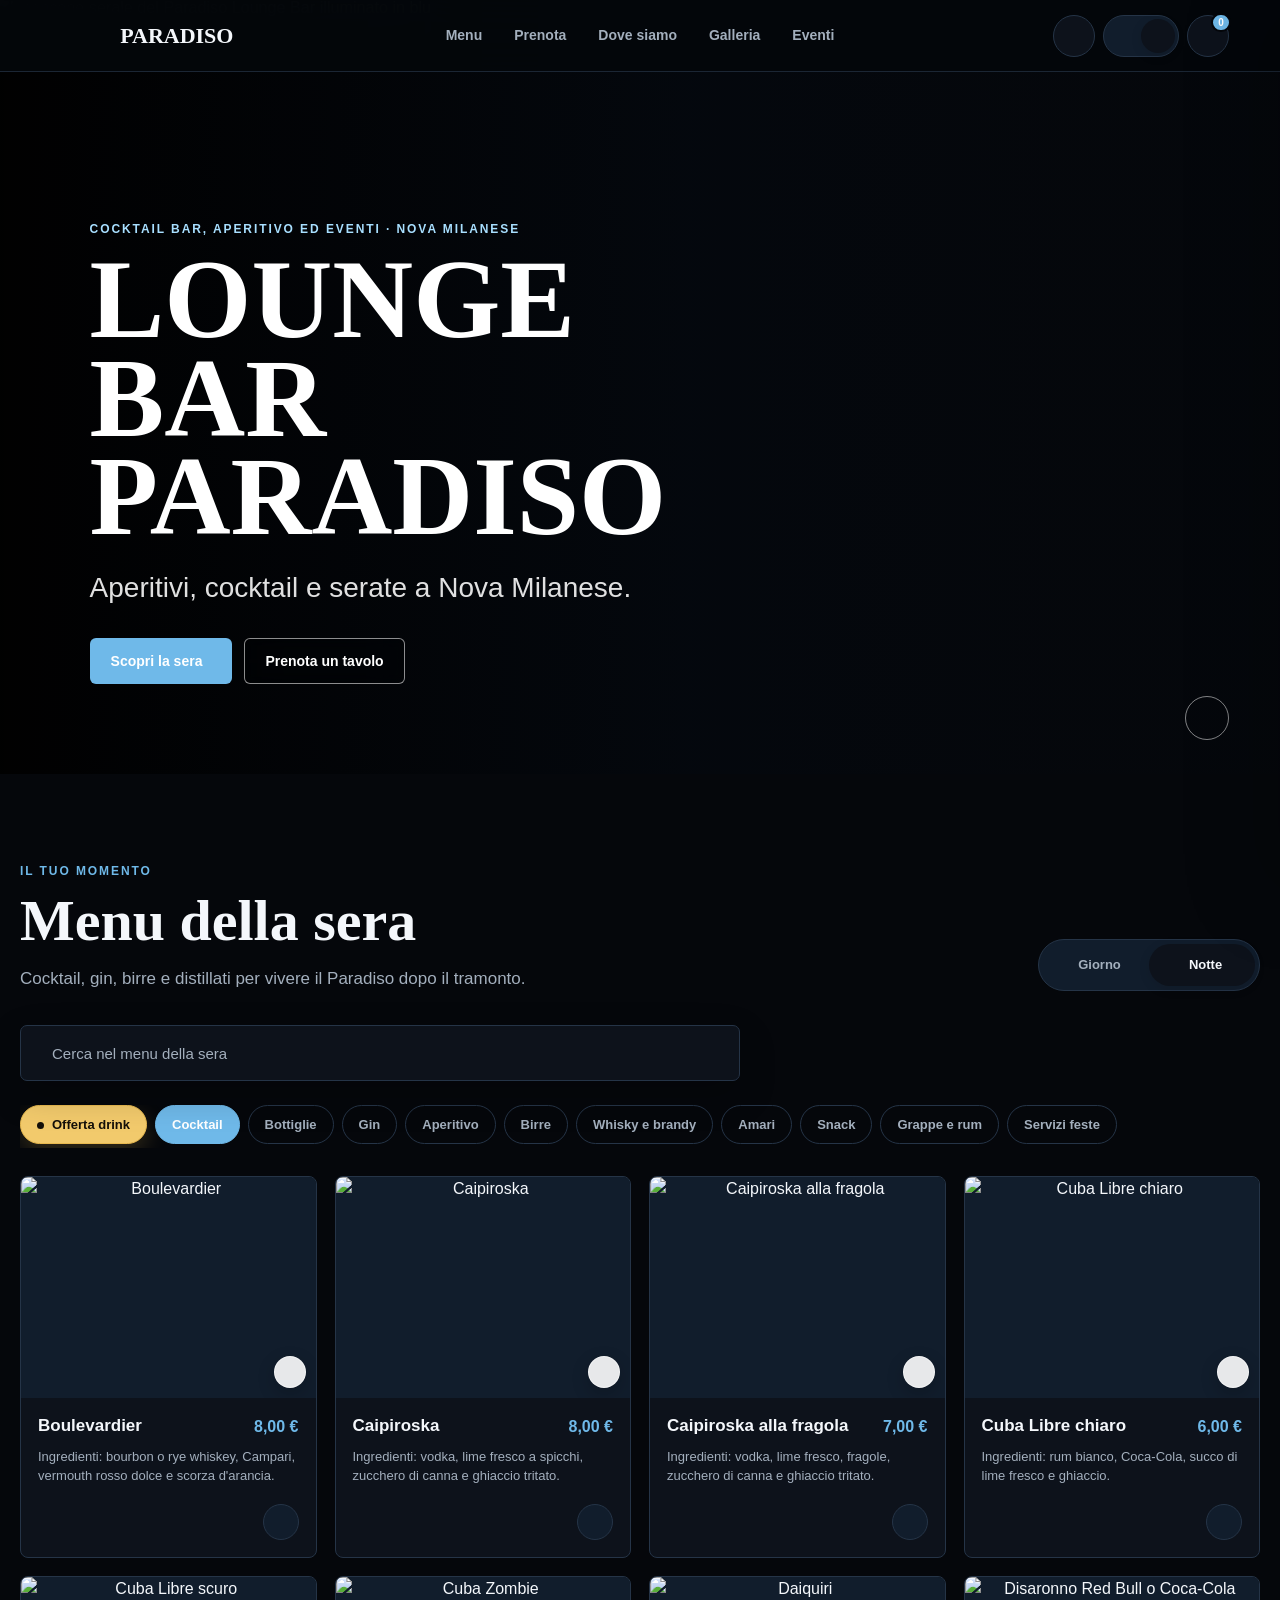
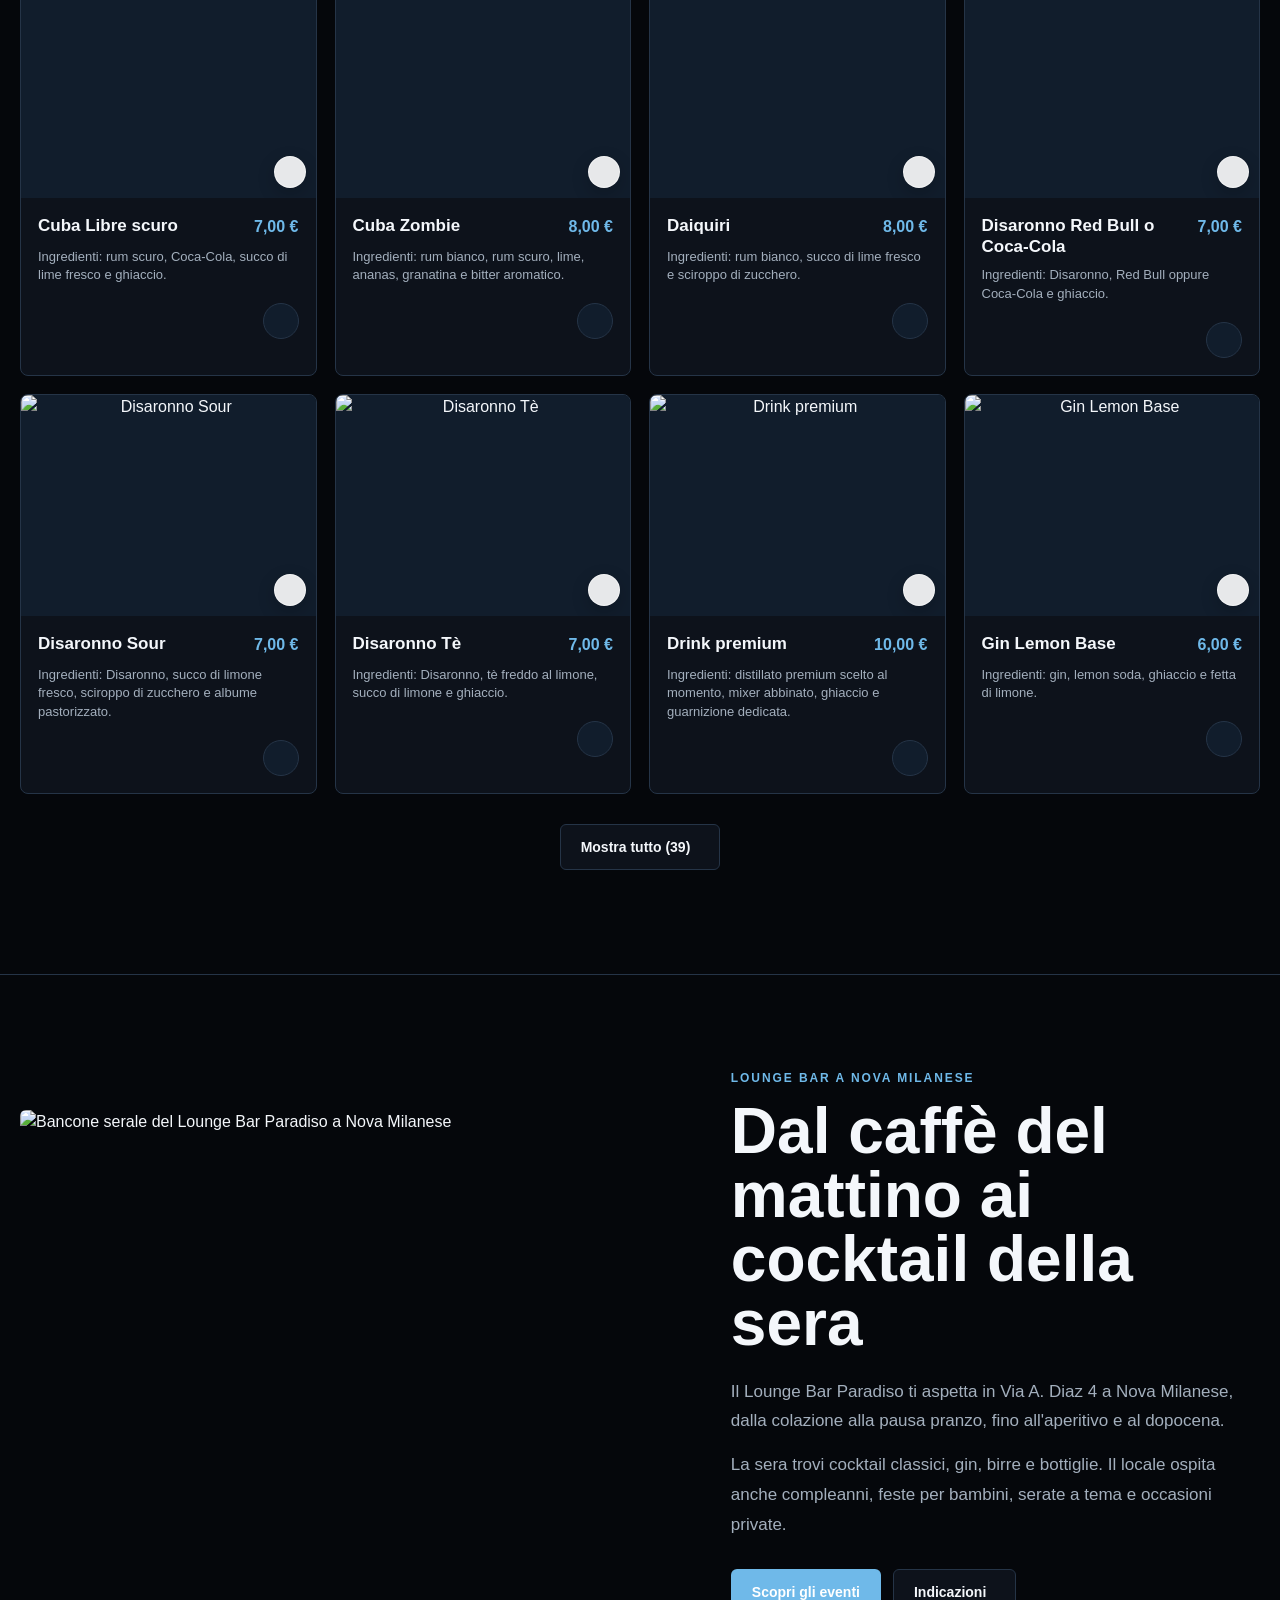
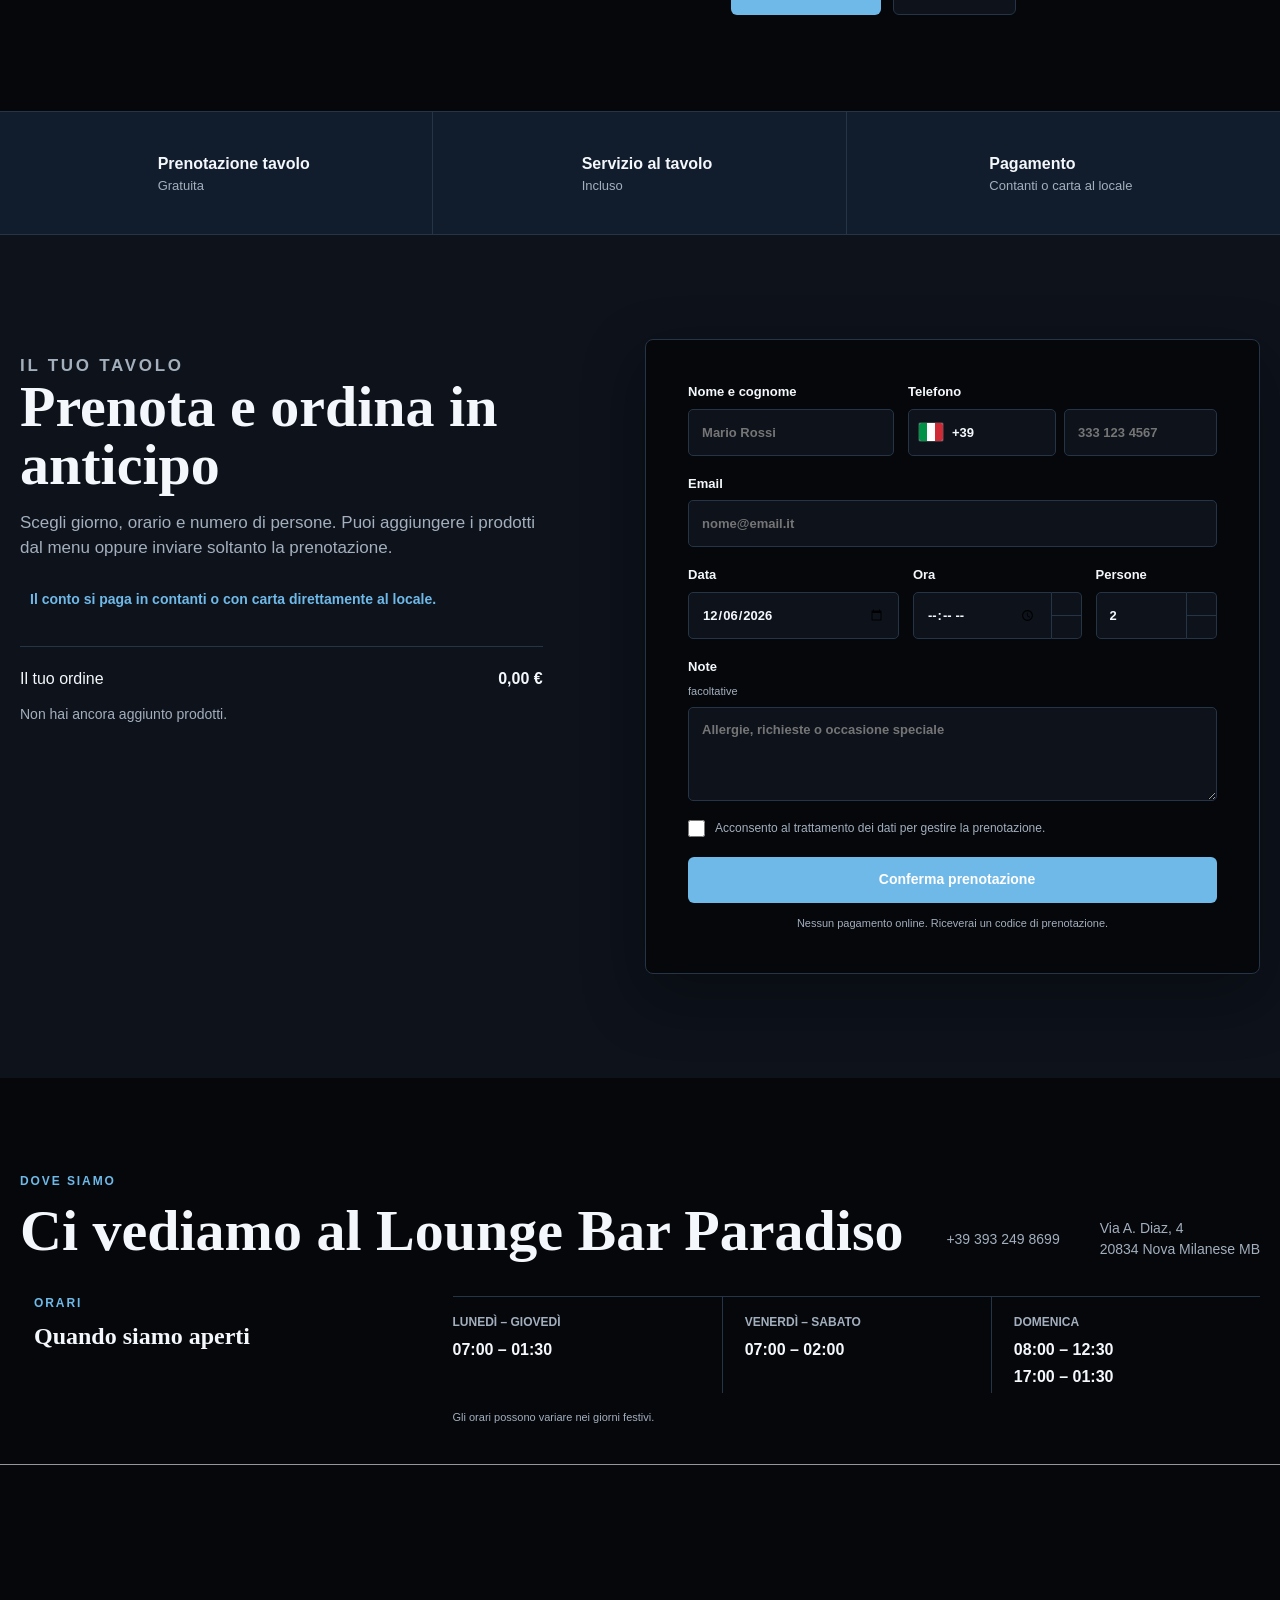
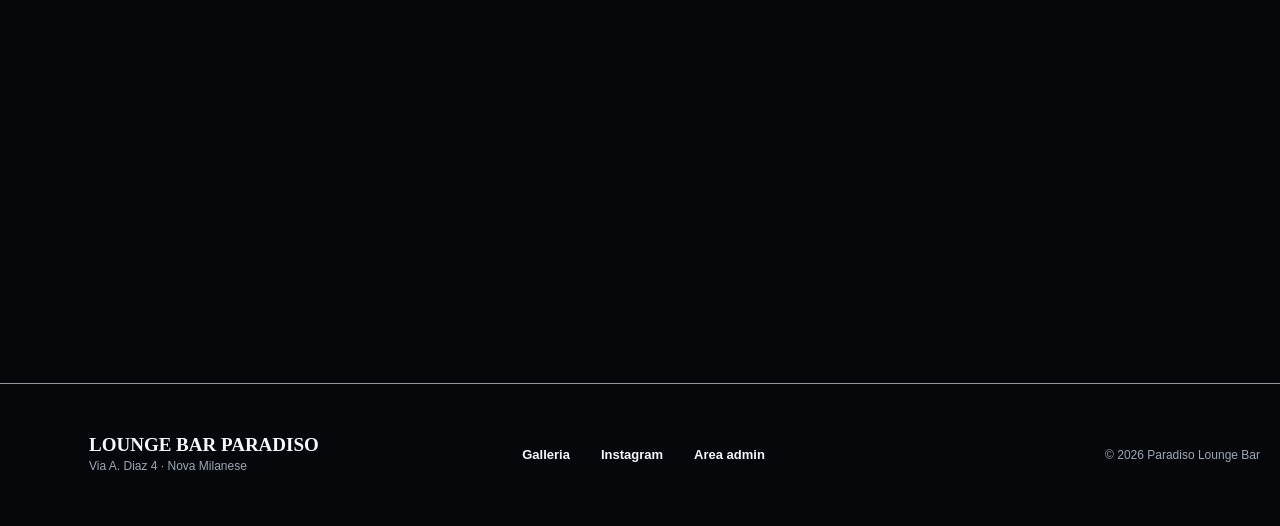
==== commit 7cb320cd: "Update booking contact number" ====
--- a/index.html
+++ b/index.html
@@ -41,7 +41,7 @@
     <link rel="stylesheet" href="styles.css?v=20260727-5" />
     <script src="https://unpkg.com/lucide@0.468.0/dist/umd/lucide.min.js" defer></script>
     <script src="drink-profiles.js?v=20260727-2" defer></script>
-    <script src="app.js?v=20260727-10" defer></script>
+    <script src="app.js?v=20260727-12" defer></script>
     <script type="application/ld+json">
       {
         "@context": "https://schema.org",
@@ -58,7 +58,7 @@
               "https://loungebarparadiso.it/assets/og-lounge-bar-paradiso.jpg",
               "https://loungebarparadiso.it/assets/gallery/photos/IMG-20260721-WA0222.webp"
             ],
-            "telephone": "+39 327 059 7844",
+            "telephone": "+39 393 249 8699",
             "priceRange": "€€",
             "acceptsReservations": true,
             "menu": "https://loungebarparadiso.it/#menu",
@@ -477,9 +477,9 @@
             <h2 id="location-title">Ci vediamo al Lounge Bar Paradiso</h2>
           </div>
           <div class="location-contact-links">
-            <a class="address-link" href="tel:+393270597844">
+            <a class="address-link" href="tel:+393932498699">
               <i data-lucide="phone"></i>
-              <span>+39 327 059 7844</span>
+              <span>+39 393 249 8699</span>
             </a>
             <a
               class="address-link"
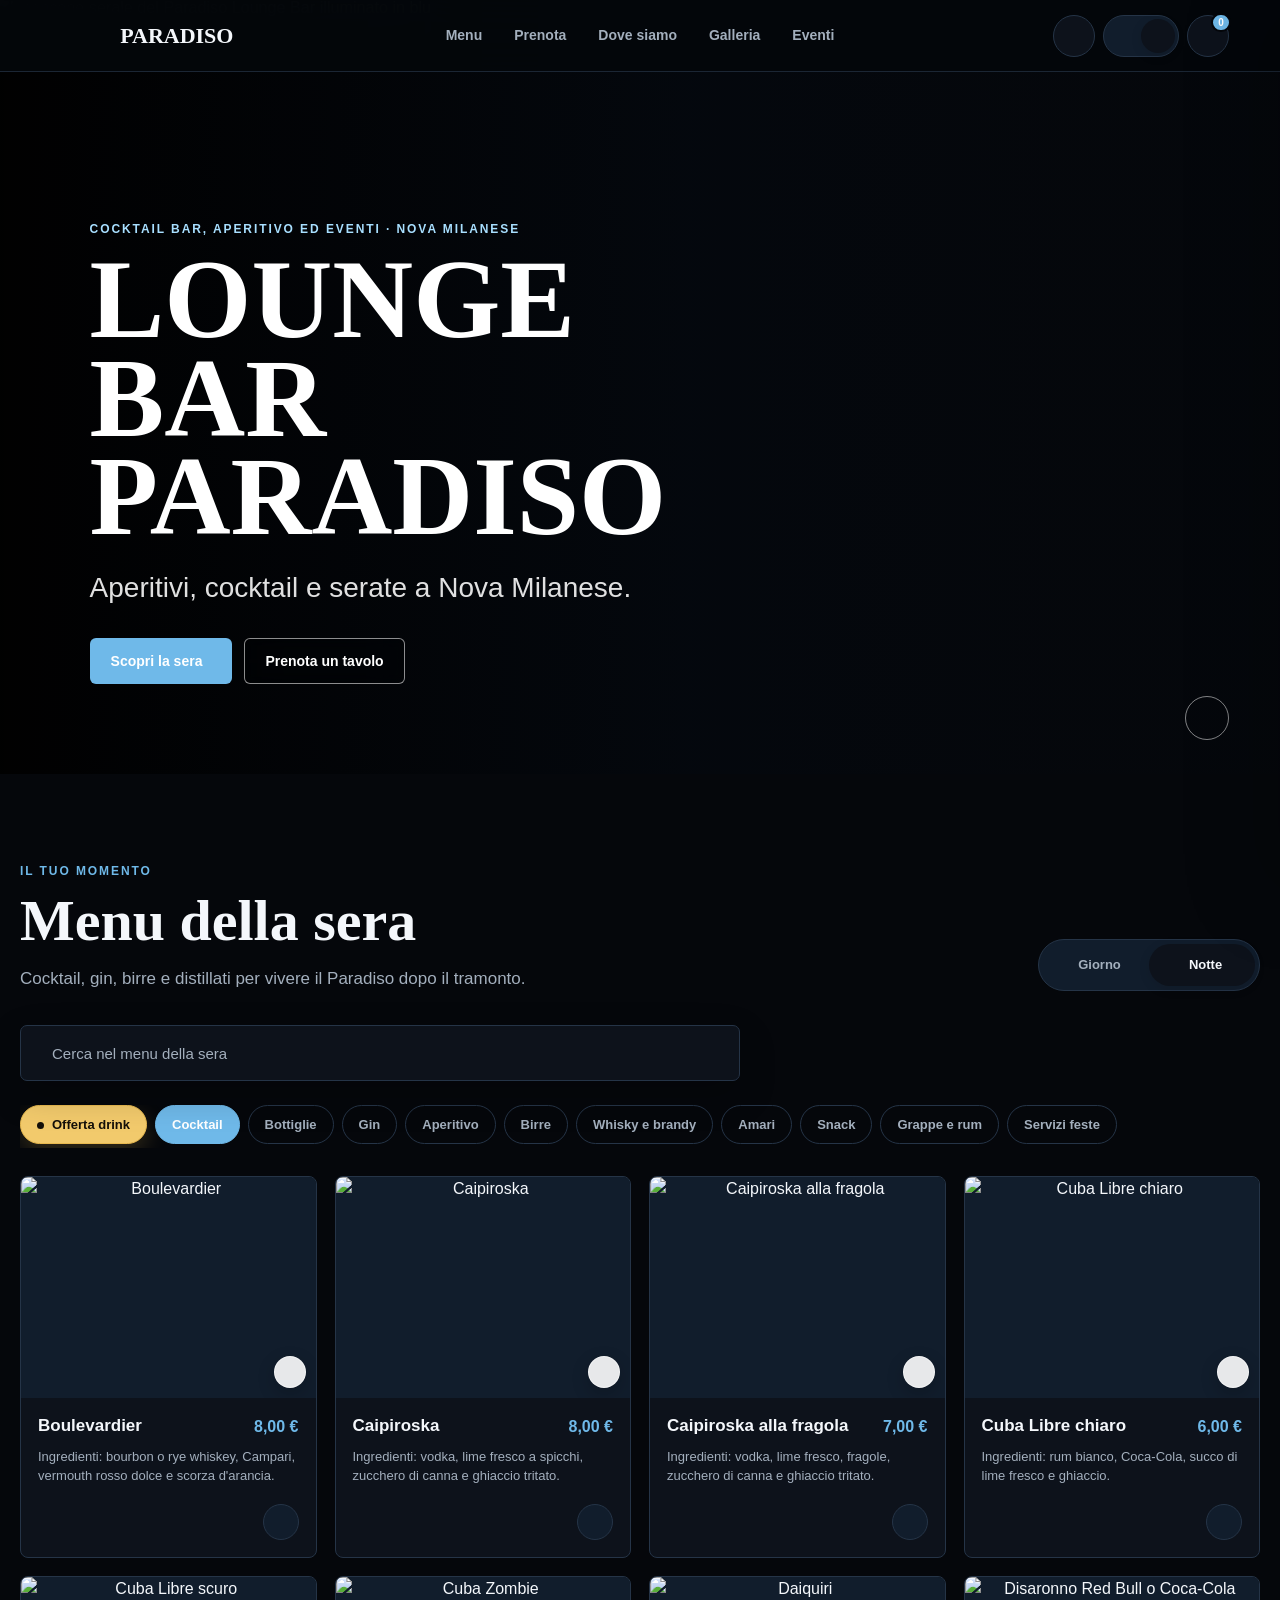
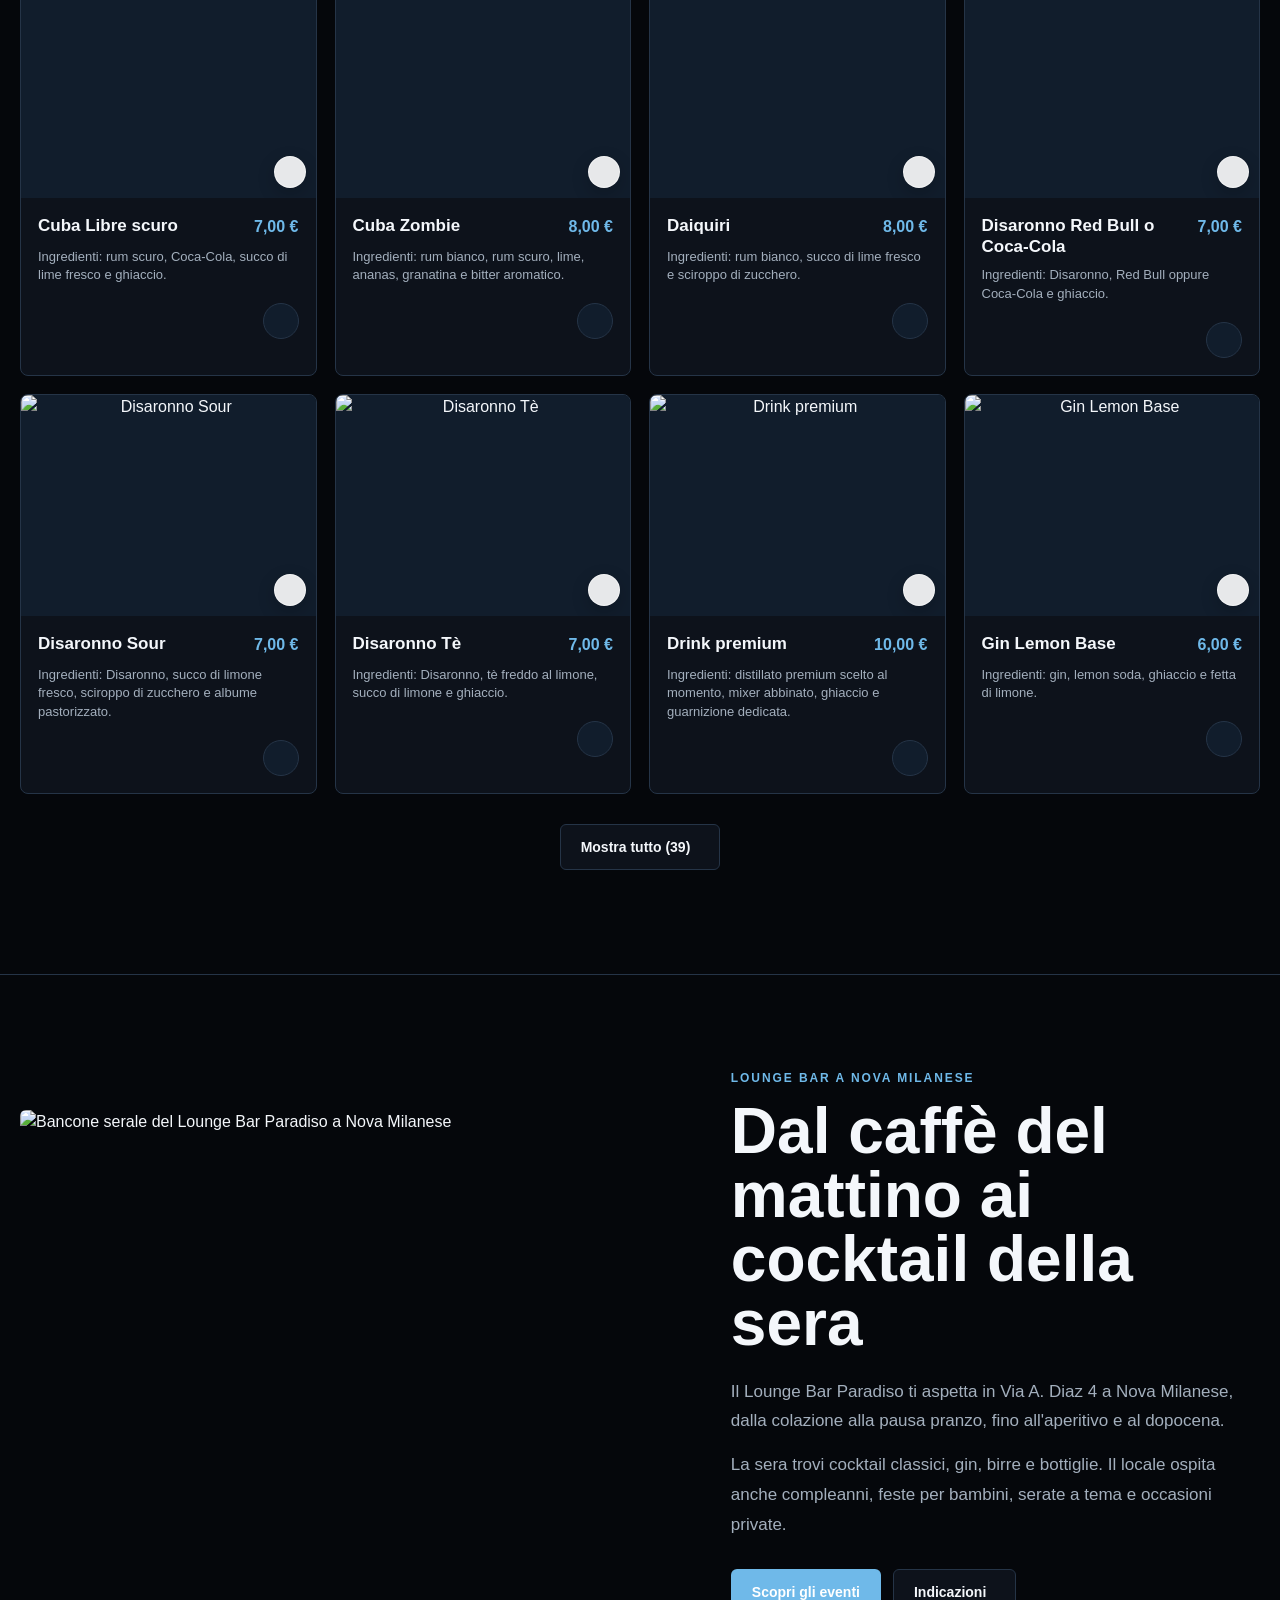
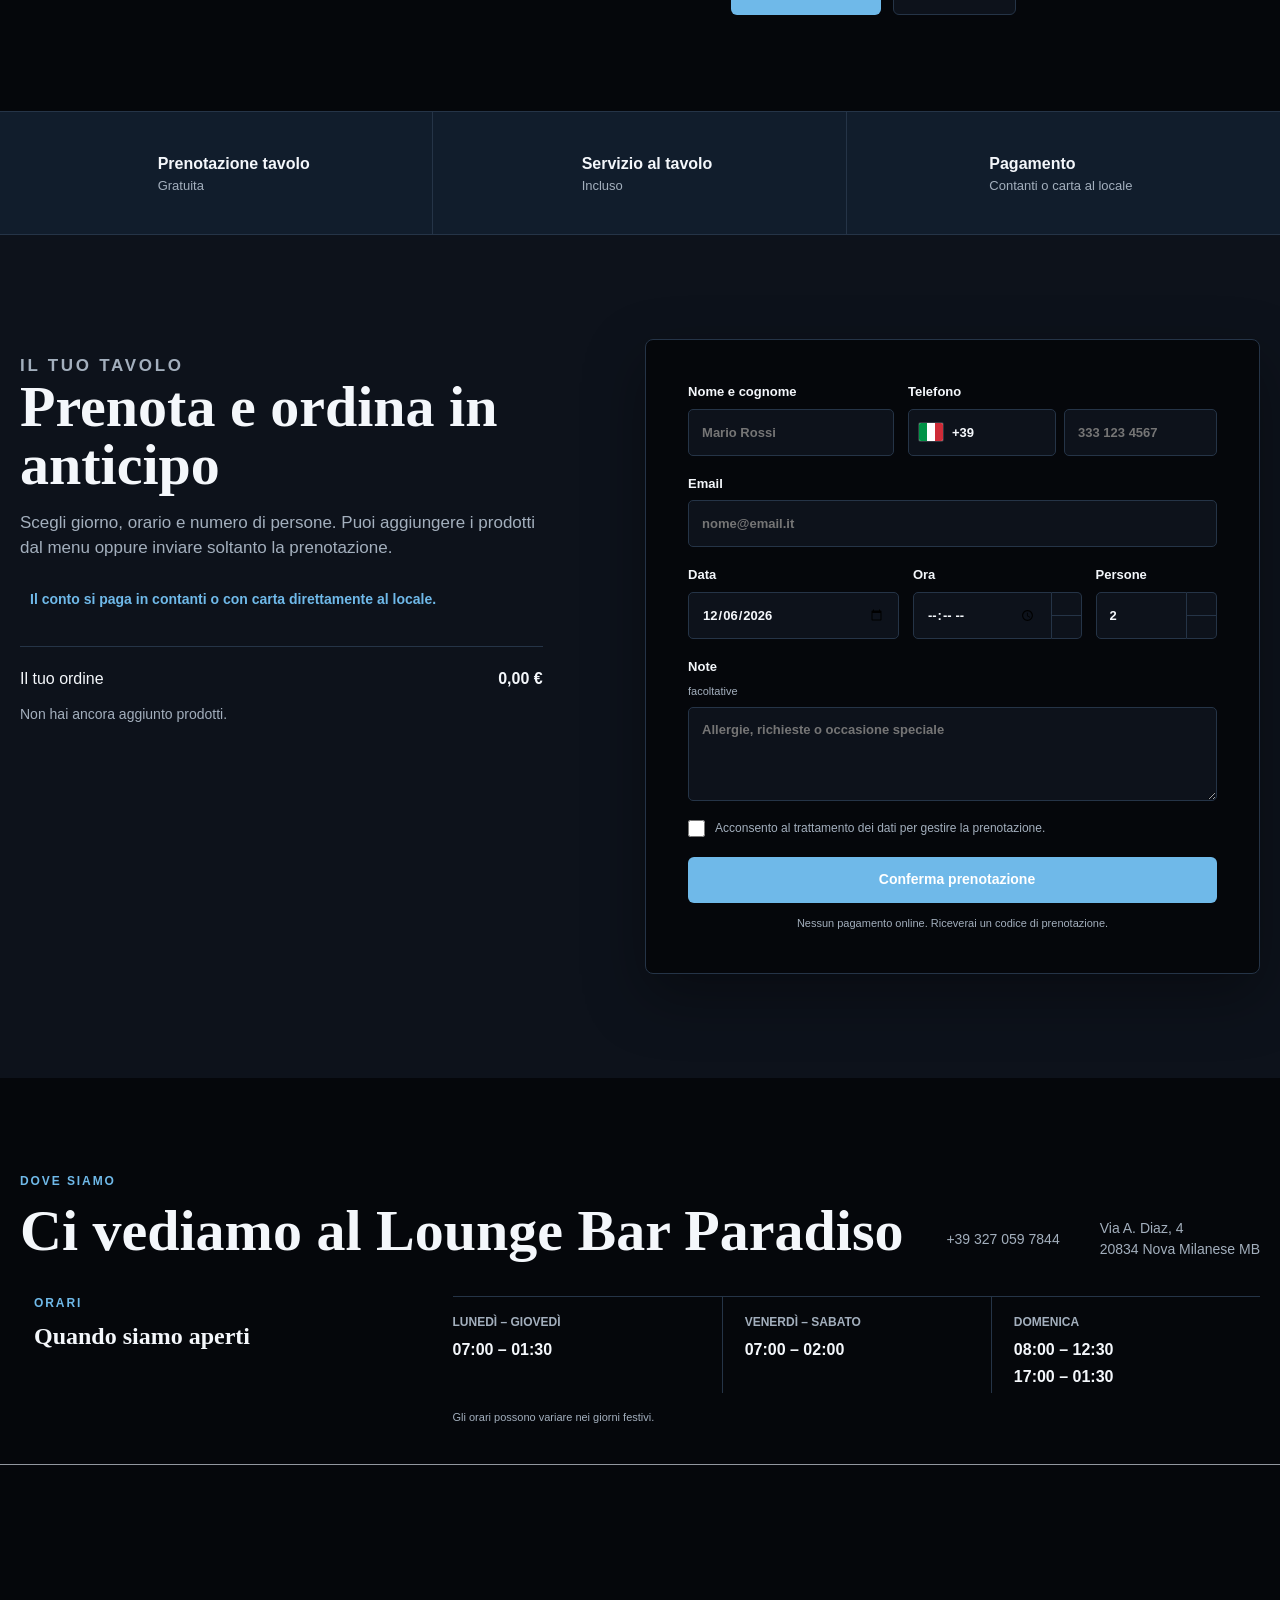
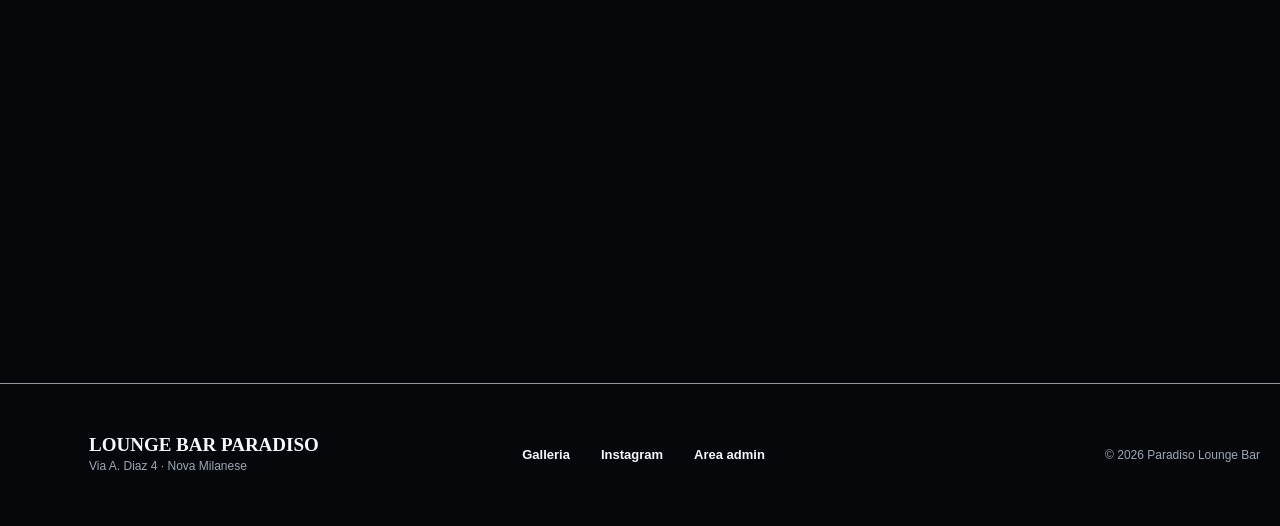
==== commit c82dd56b: "Set booking SMS sender SIM number" ====
--- a/index.html
+++ b/index.html
@@ -58,7 +58,7 @@
               "https://loungebarparadiso.it/assets/og-lounge-bar-paradiso.jpg",
               "https://loungebarparadiso.it/assets/gallery/photos/IMG-20260721-WA0222.webp"
             ],
-            "telephone": "+39 393 249 8699",
+            "telephone": "+39 327 059 7844",
             "priceRange": "€€",
             "acceptsReservations": true,
             "menu": "https://loungebarparadiso.it/#menu",
@@ -477,9 +477,9 @@
             <h2 id="location-title">Ci vediamo al Lounge Bar Paradiso</h2>
           </div>
           <div class="location-contact-links">
-            <a class="address-link" href="tel:+393932498699">
+            <a class="address-link" href="tel:+393270597844">
               <i data-lucide="phone"></i>
-              <span>+39 393 249 8699</span>
+              <span>+39 327 059 7844</span>
             </a>
             <a
               class="address-link"
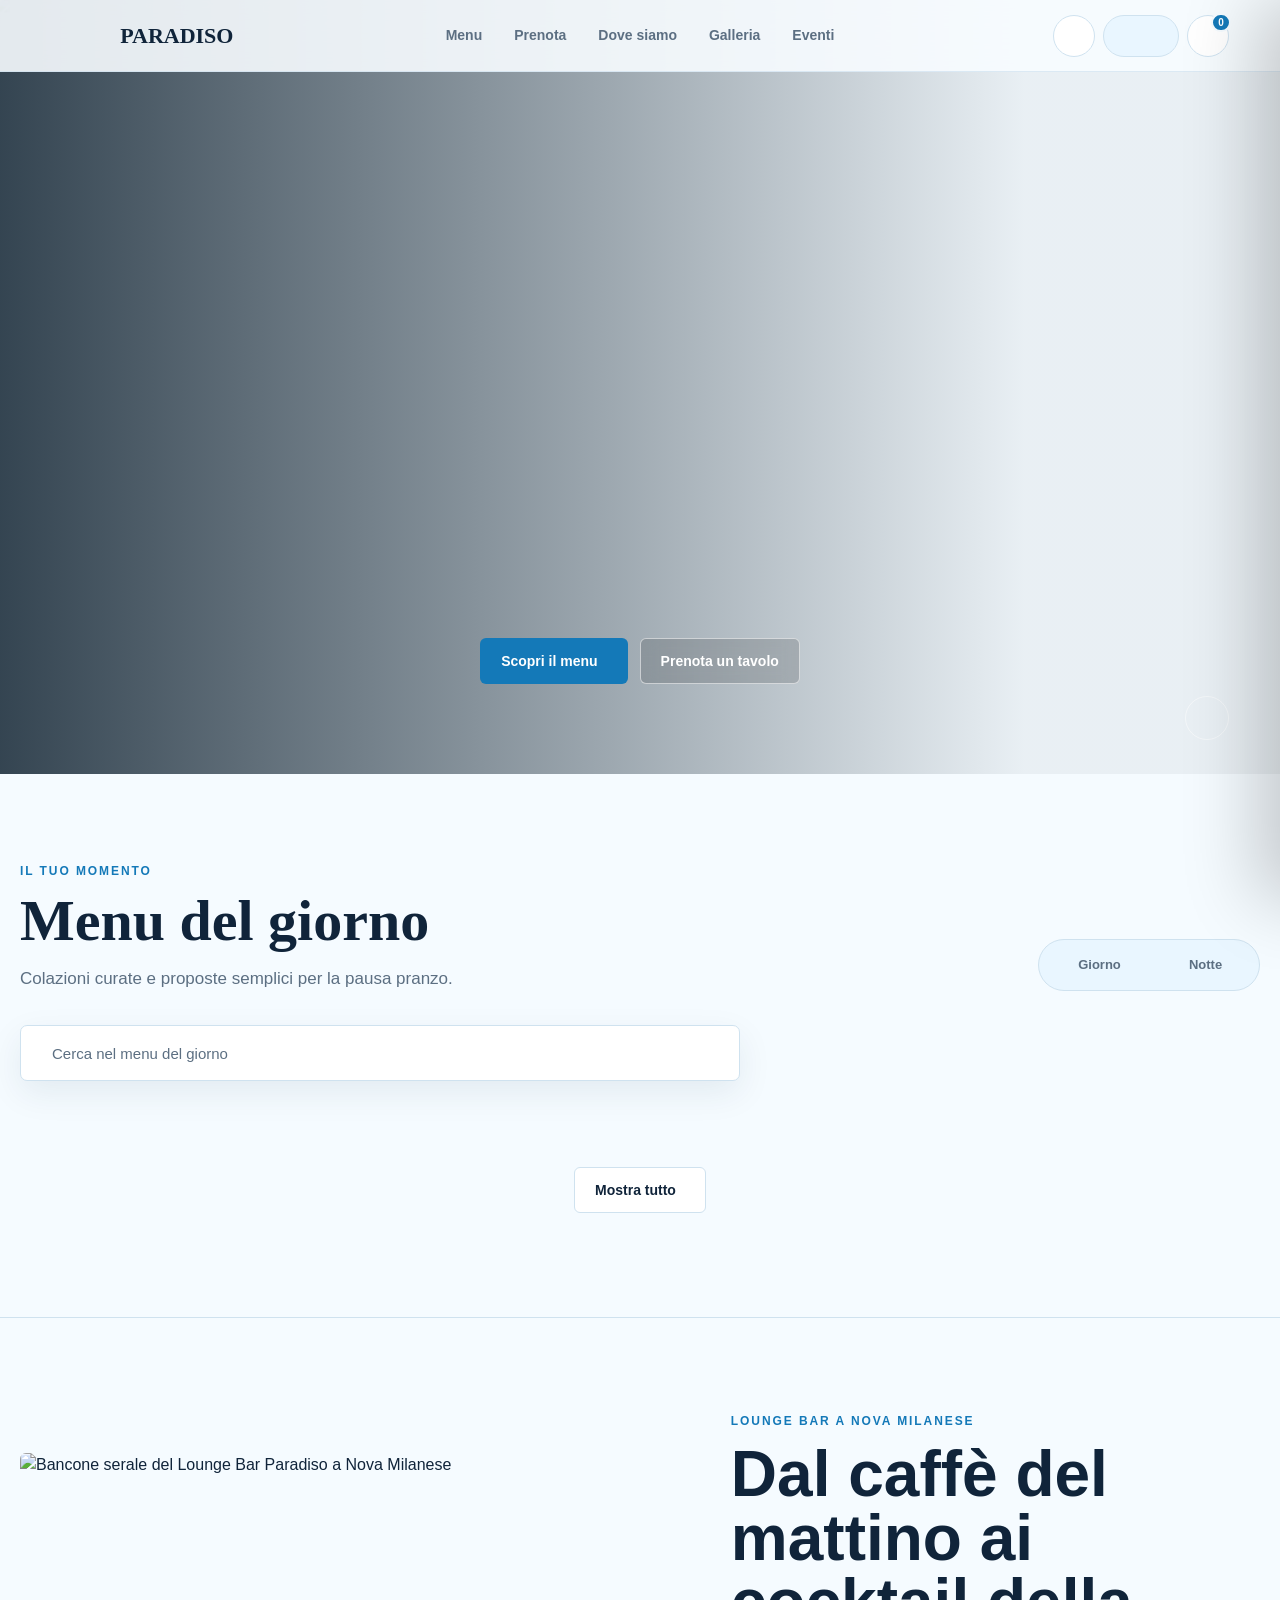
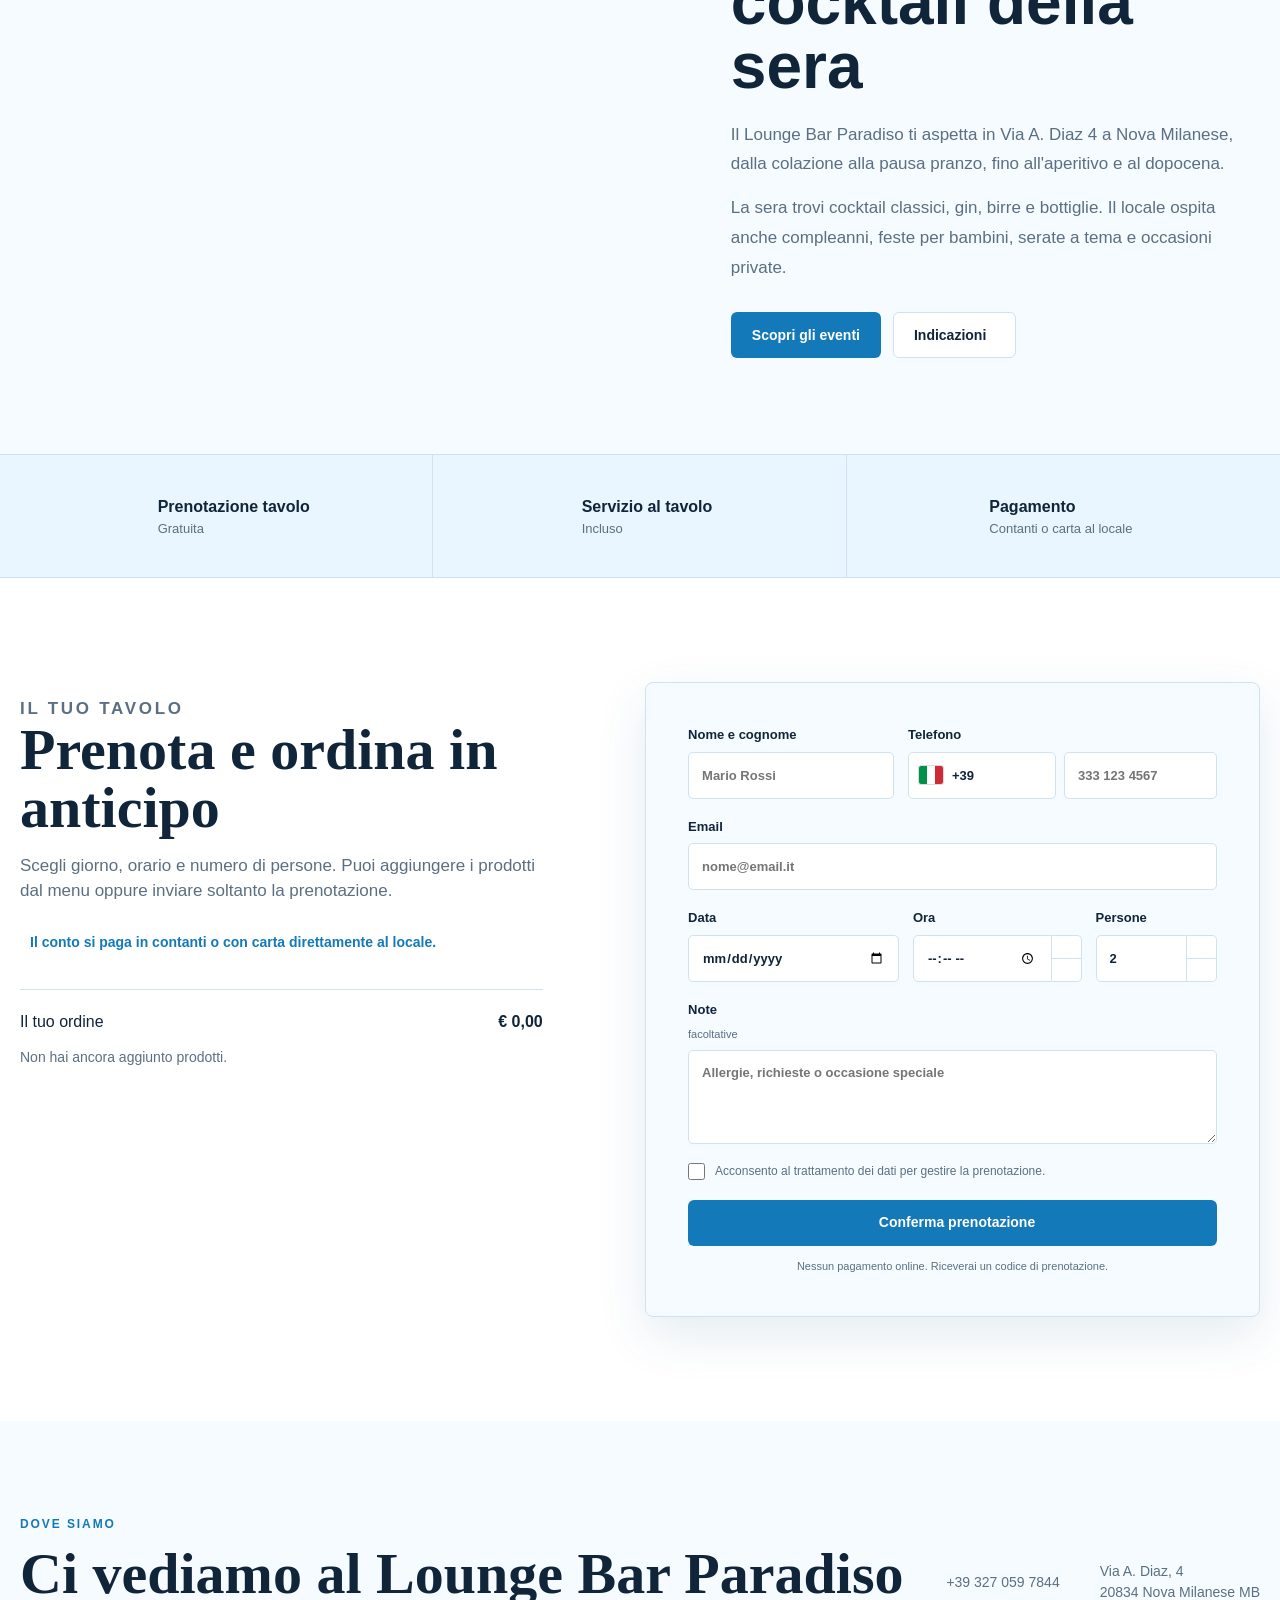
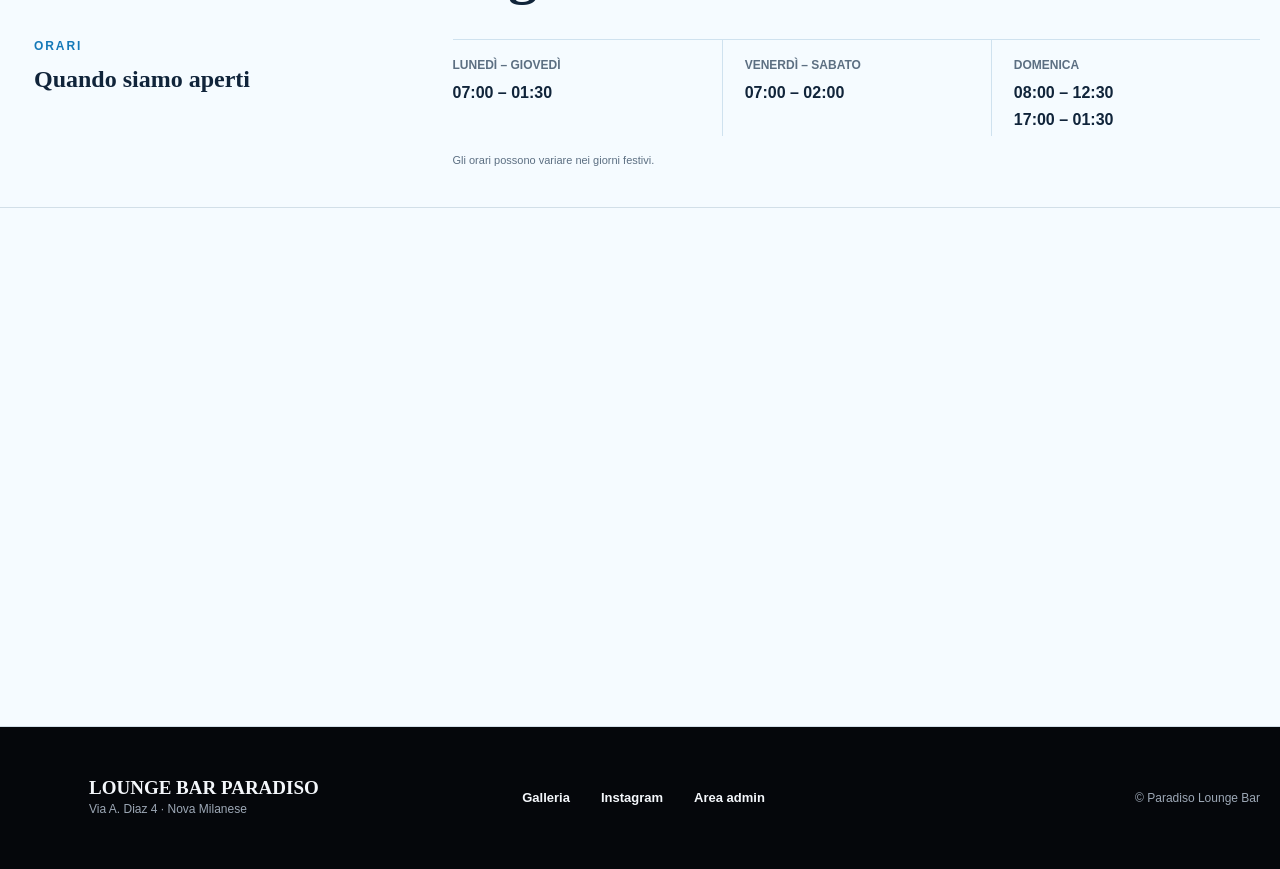
==== commit 6959d16a: "Add full menu products and imagery" ====
--- a/index.html
+++ b/index.html
@@ -41,7 +41,7 @@
     <link rel="stylesheet" href="styles.css?v=20260727-5" />
     <script src="https://unpkg.com/lucide@0.468.0/dist/umd/lucide.min.js" defer></script>
     <script src="drink-profiles.js?v=20260727-2" defer></script>
-    <script src="app.js?v=20260727-12" defer></script>
+    <script src="app.js?v=20260728-1" defer></script>
     <script type="application/ld+json">
       {
         "@context": "https://schema.org",
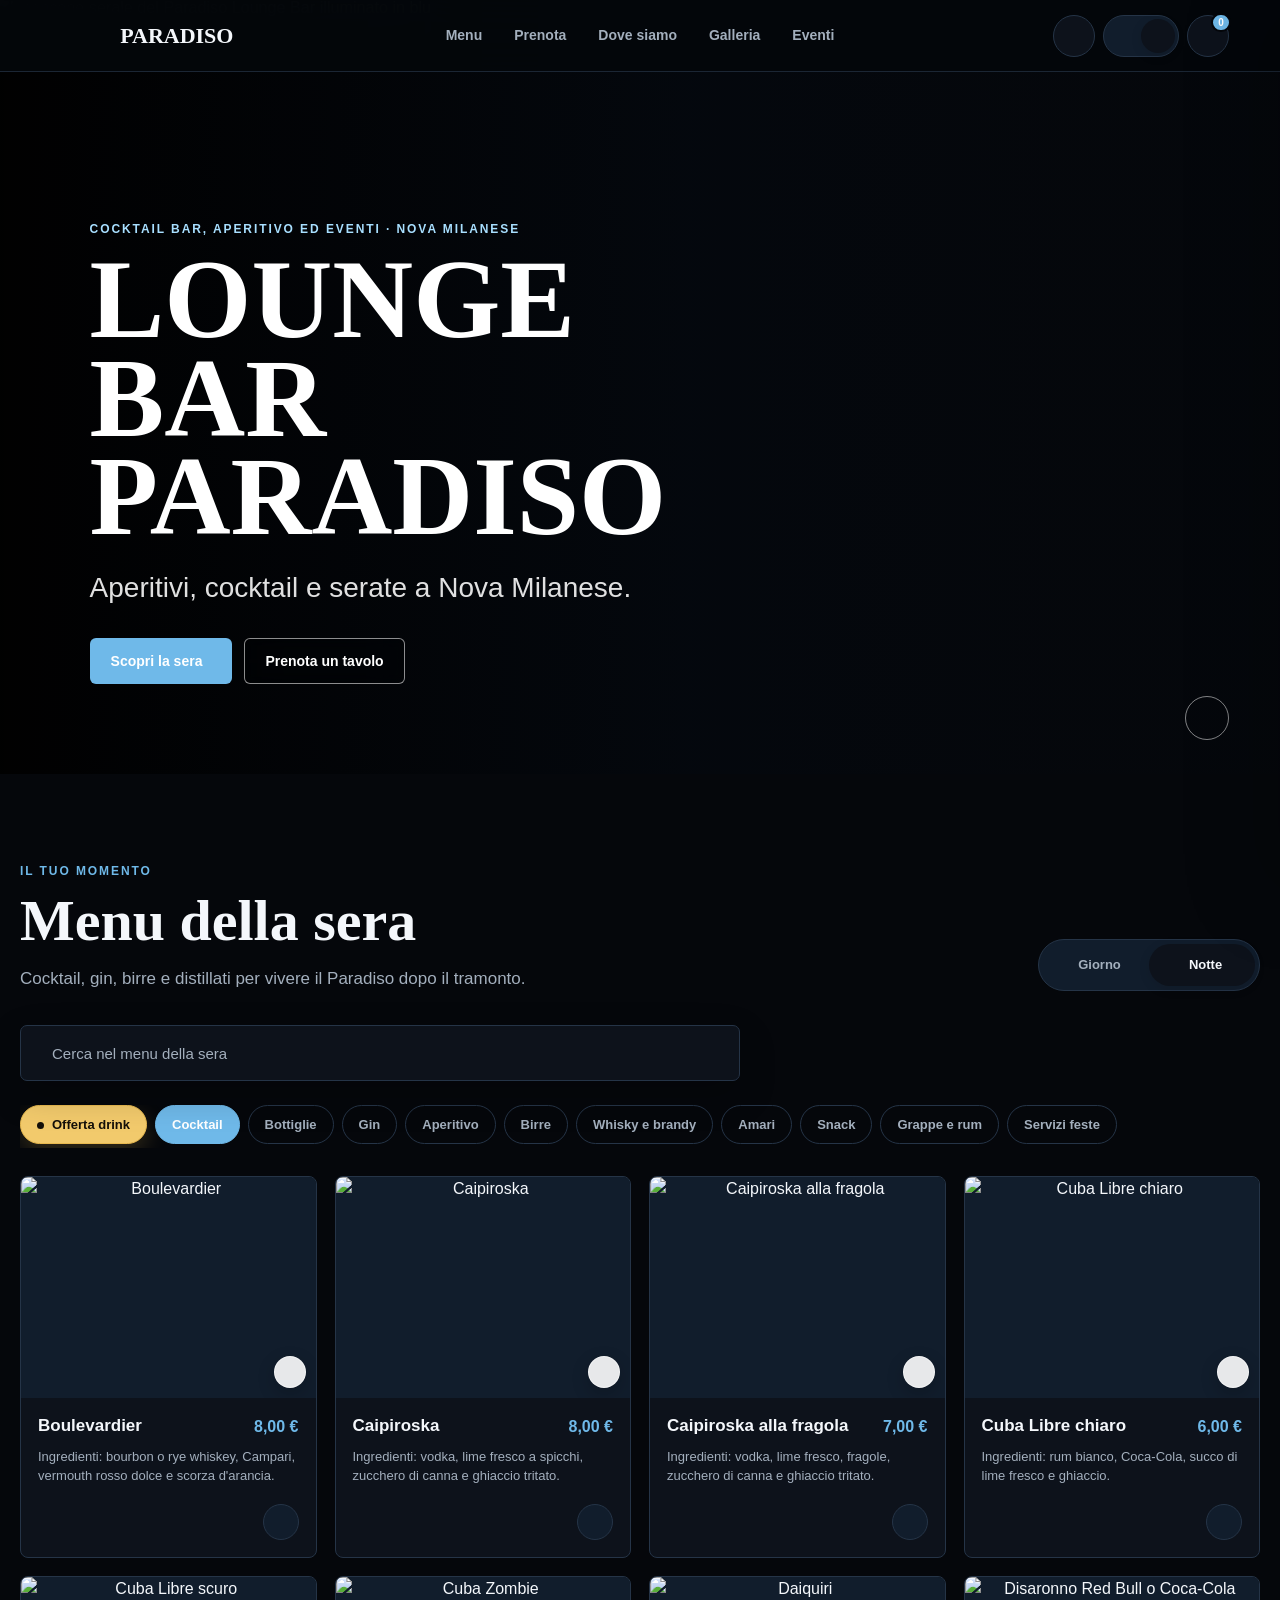
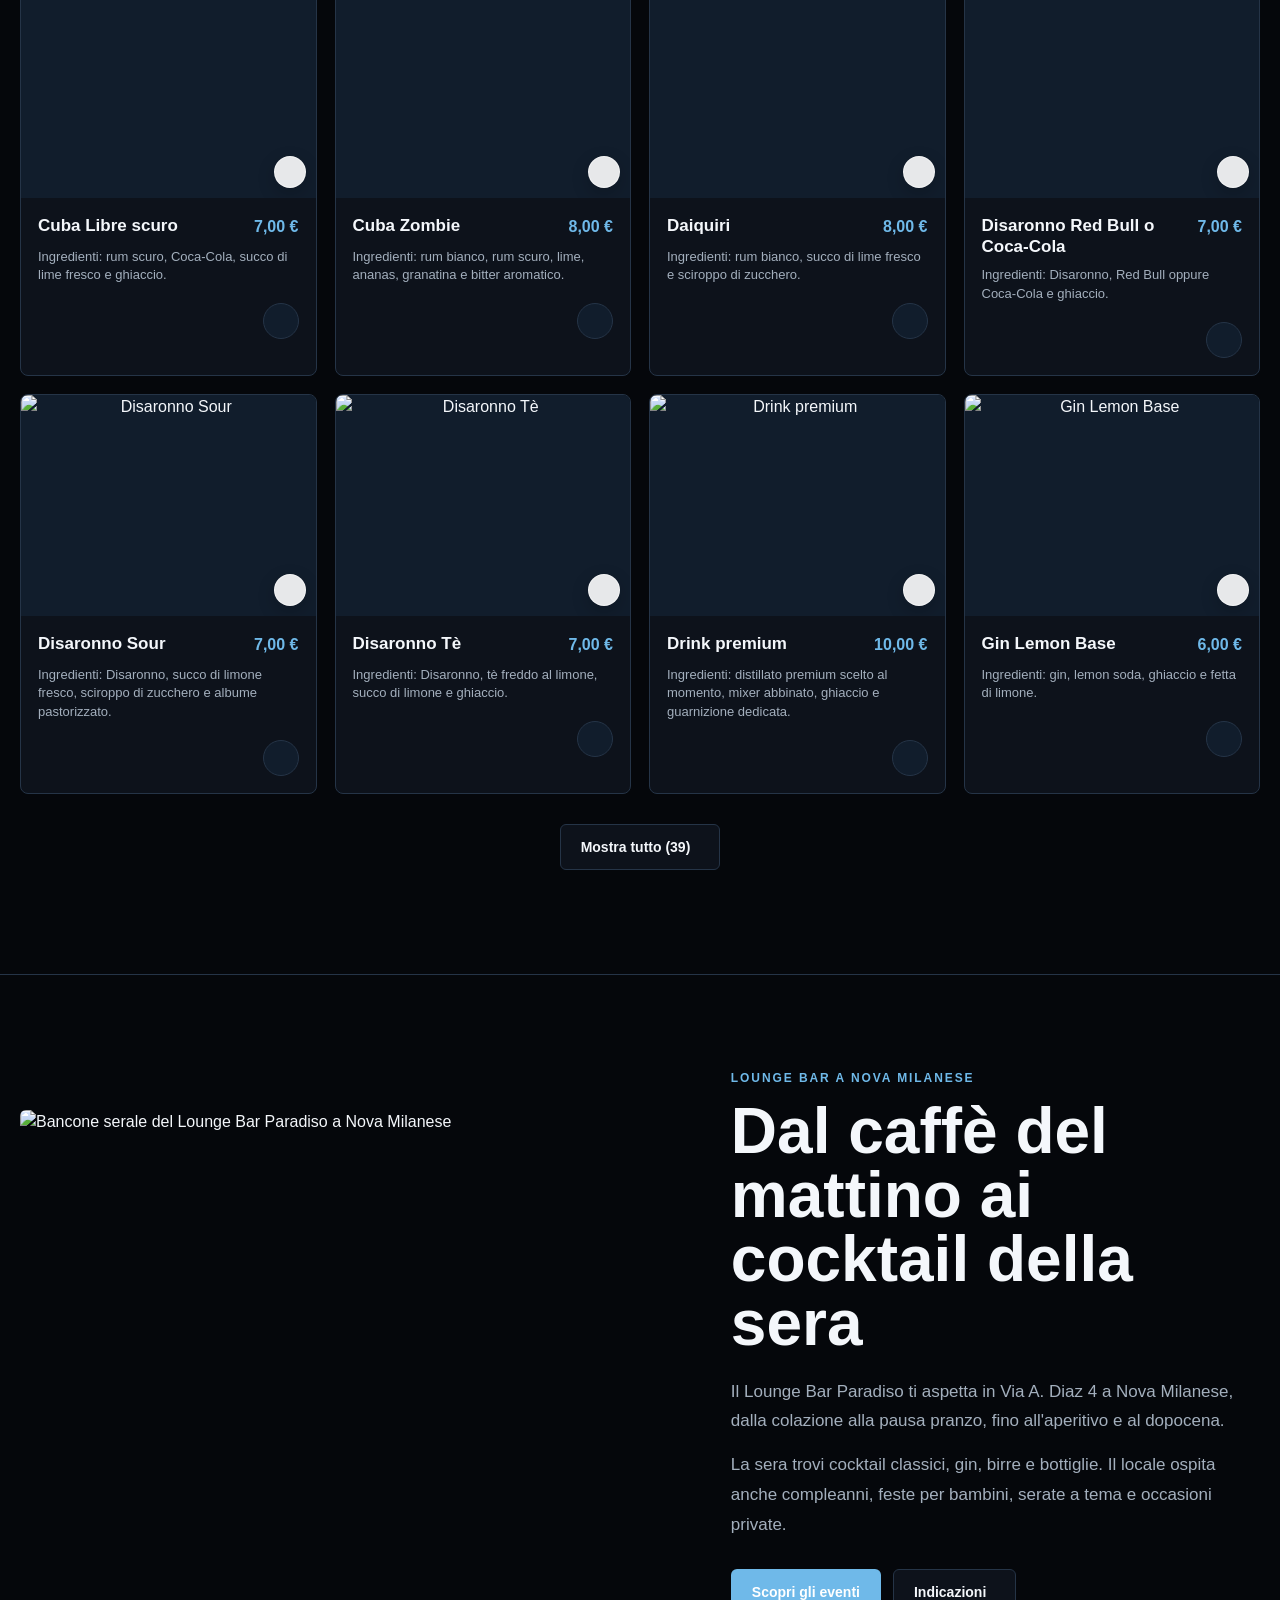
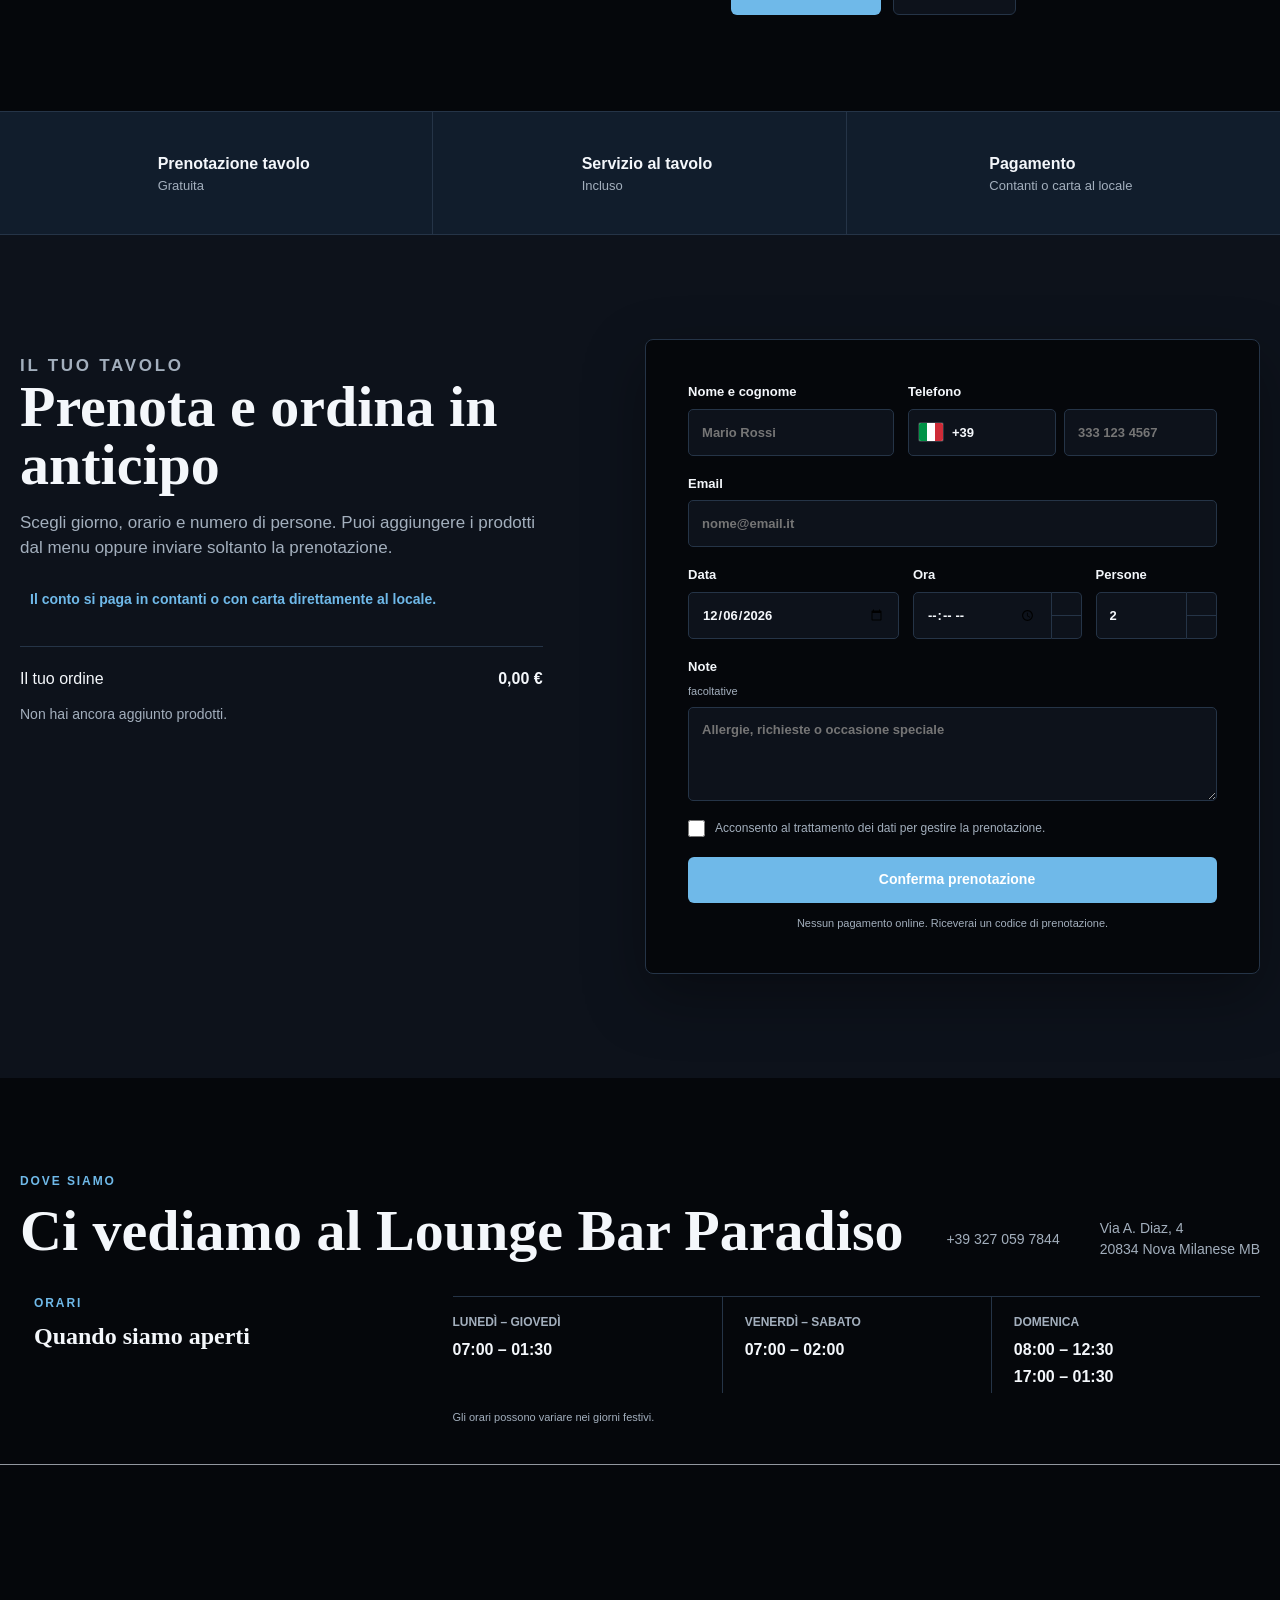
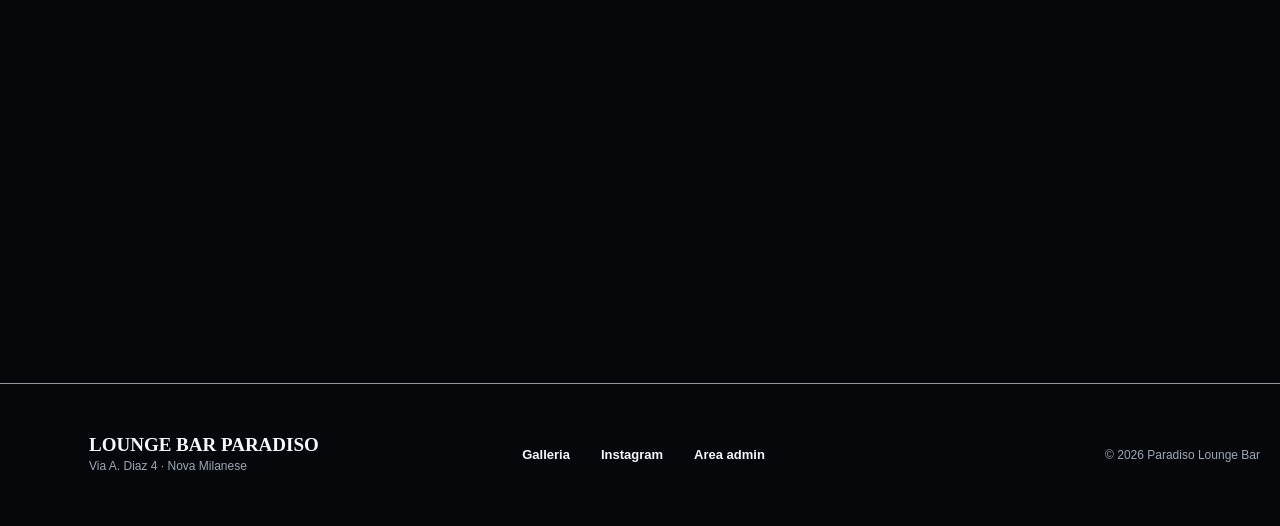
==== commit 848686ed: "Revert "Add full menu products and imagery" This reverts commit 6959d16affdd803f21bfed617bf2f304c74e" ====
--- a/index.html
+++ b/index.html
@@ -41,7 +41,7 @@
     <link rel="stylesheet" href="styles.css?v=20260727-5" />
     <script src="https://unpkg.com/lucide@0.468.0/dist/umd/lucide.min.js" defer></script>
     <script src="drink-profiles.js?v=20260727-2" defer></script>
-    <script src="app.js?v=20260728-1" defer></script>
+    <script src="app.js?v=20260727-12" defer></script>
     <script type="application/ld+json">
       {
         "@context": "https://schema.org",
